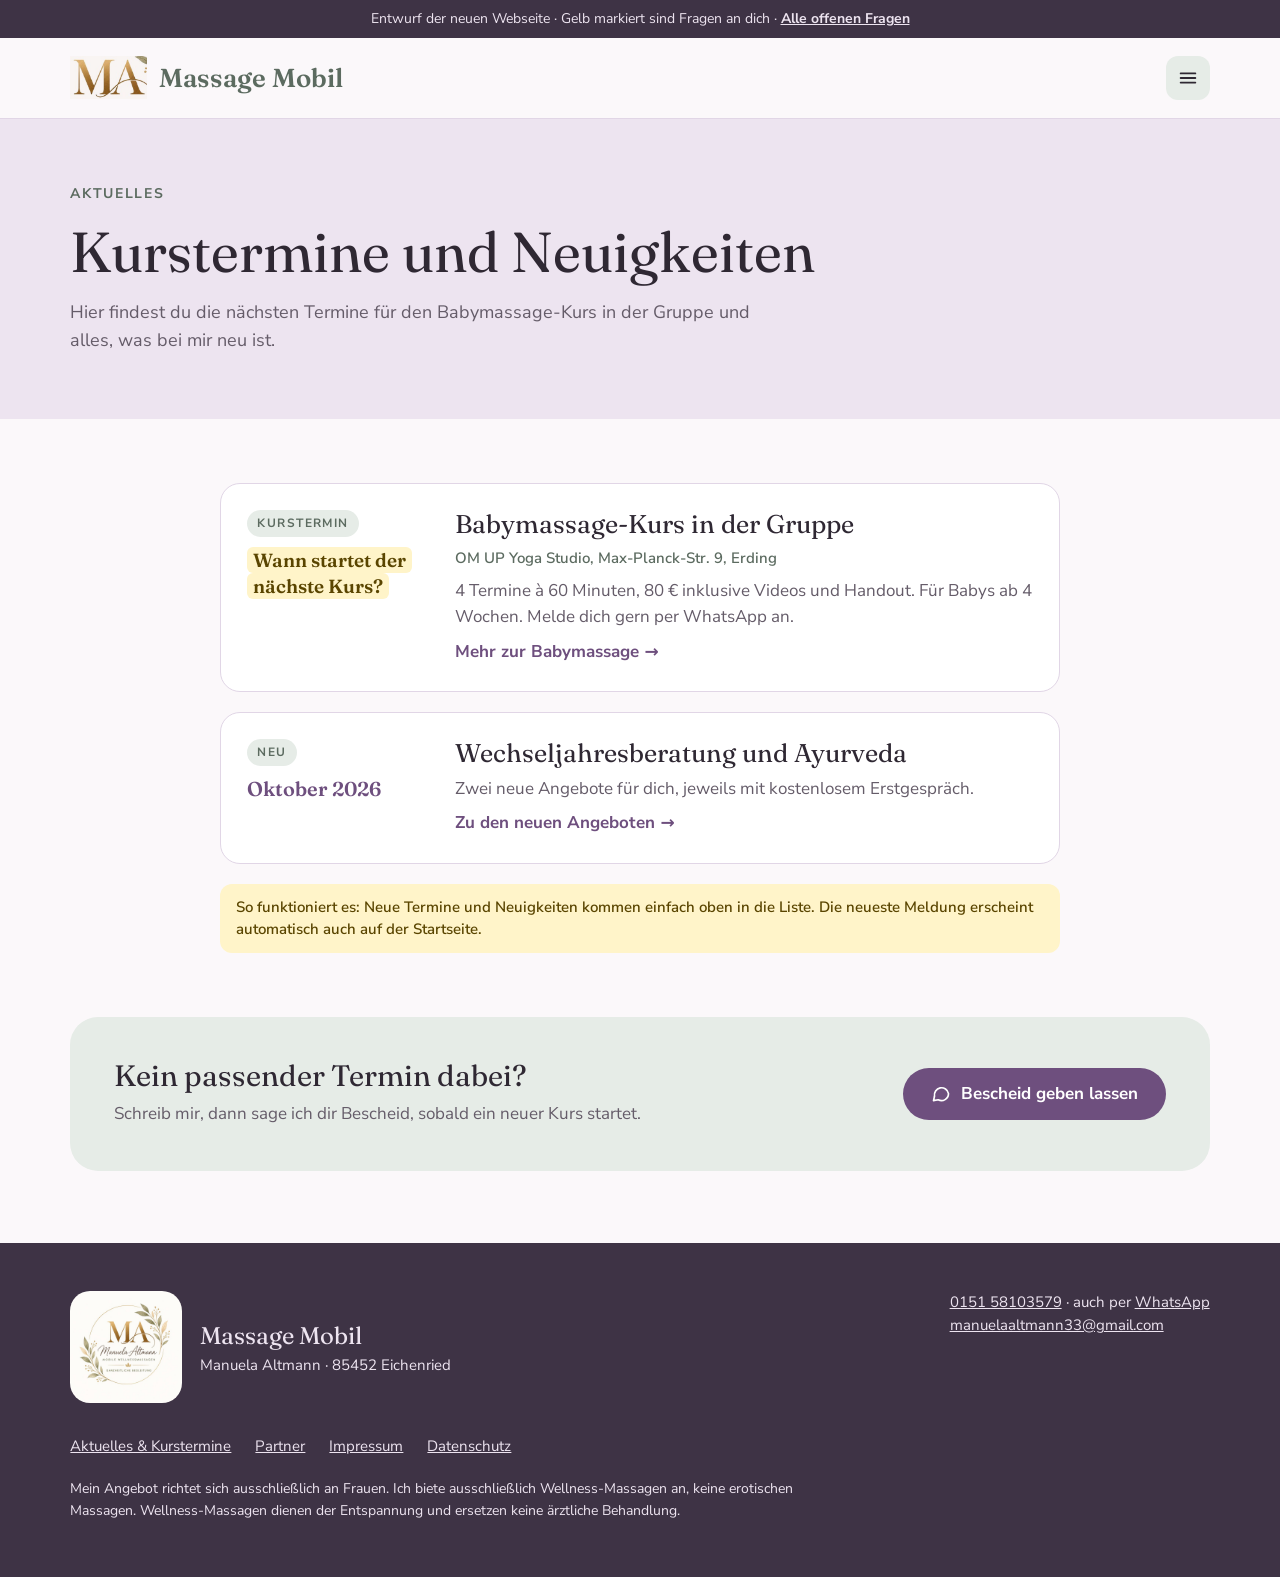
==== aktuelles.html @ c4330321 "Manuelas Änderungswünsche einarbeiten Neue Preise und Texte, neue Seiten Beratung, Aktuelles, Partne" ====
<!doctype html>
<html lang="de">
<head>
<meta charset="utf-8">
<meta name="viewport" content="width=device-width, initial-scale=1">
<meta name="robots" content="noindex, nofollow">
<title>Aktuelles und Kurstermine · Massage Mobil</title>
<meta name="description" content="Neue Kurstermine für Babymassage und Neuigkeiten von Massage Mobil, Manuela Altmann, Eichenried.">
<link rel="icon" href="bilder/logo-zeichen.jpg">
<link rel="preconnect" href="https://fonts.googleapis.com">
<link rel="preconnect" href="https://fonts.gstatic.com" crossorigin>
<link href="https://fonts.googleapis.com/css2?family=Fraunces:opsz,wght@9..144,400;9..144,600&family=Nunito+Sans:wght@400;600;700&display=swap" rel="stylesheet">
<link rel="stylesheet" href="style.css">
</head>
<body>
<div class="demo-bar">Entwurf der neuen Webseite · Gelb markiert sind Fragen an dich · <a href="fragen.html">Alle offenen Fragen</a></div>
<header class="site-header">
<div class="wrap">
<a class="logo" href="index.html"><img src="bilder/logo-zeichen.jpg" alt="" width="72" height="43"><span class="logo-txt"><b>Massage Mobil</b><span>Manuela Altmann · Mobile Wellnessmassagen</span></span></a>
<button class="menu-btn" type="button" aria-label="Menü öffnen" aria-expanded="false" aria-controls="nav"><svg width="22" height="22" viewBox="0 0 24 24" fill="none" stroke="currentColor" stroke-width="2" stroke-linecap="round" aria-hidden="true"><path d="M4 7h16M4 12h16M4 17h16"/></svg></button>
<nav class="nav" id="nav">
<a href="entspannung.html">Entspannung</a>
<a href="mama-baby.html">Mama &amp; Baby</a>
<a href="beratung.html">Beratung</a>
<a href="gutscheine.html">Gutscheine</a>
<a href="ueber-mich.html">Über mich</a>
<a href="kontakt.html">Kontakt</a>
<a href="fragen.html" class="nav-fragen">Offene Fragen</a>
<a class="btn btn-primary" href="kontakt.html">Termin anfragen</a>
</nav>
</div>
</header>
<main>

<section class="bg-soft"><div class="wrap section stack" style="gap:16px">
<div class="kicker">Aktuelles</div>
<h1>Kurstermine und Neuigkeiten</h1>
<p class="muted" style="font-size:18px;max-width:680px">Hier findest du die nächsten Termine für den Babymassage-Kurs in der Gruppe und alles, was bei mir neu ist.</p>
</div></section>
<section class="wrap section stack" style="gap:20px;max-width:980px">
<article class="news"><div class="news-date"><span class="news-tag">Kurstermin</span><b><span class="frage">Wann startet der nächste Kurs?</span></b></div><div class="stack" style="gap:8px;min-width:0"><h3>Babymassage-Kurs in der Gruppe</h3><p class="news-ort">OM UP Yoga Studio, Max-Planck-Str. 9, Erding</p><p class="muted">4 Termine à 60 Minuten, 80 € inklusive Videos und Handout. Für Babys ab 4 Wochen. Melde dich gern per WhatsApp an.</p><a class="more" href="mama-baby.html#baby">Mehr zur Babymassage →</a></div></article>
<article class="news"><div class="news-date"><span class="news-tag">Neu</span><b>Oktober 2026</b></div><div class="stack" style="gap:8px;min-width:0"><h3>Wechseljahresberatung und Ayurveda</h3><p class="muted">Zwei neue Angebote für dich, jeweils mit kostenlosem Erstgespräch.</p><a class="more" href="beratung.html">Zu den neuen Angeboten →</a></div></article>
<p class="hinweis">So funktioniert es: Neue Termine und Neuigkeiten kommen einfach oben in die Liste. Die neueste Meldung erscheint automatisch auch auf der Startseite.</p>
</section>
<section class="wrap" style="padding-bottom:72px"><div class="bg-soft2" style="border-radius:28px;padding:clamp(28px,3.4vw,48px);display:flex;justify-content:space-between;align-items:center;gap:32px;flex-wrap:wrap">
<div class="stack" style="gap:8px;min-width:0"><h3 style="font-size:clamp(24px,2.3vw,32px)">Kein passender Termin dabei?</h3><p class="muted">Schreib mir, dann sage ich dir Bescheid, sobald ein neuer Kurs startet.</p></div>
<a class="btn btn-primary" href="https://wa.me/4915158103579?text=Hallo%20Manuela%2C%20ich%20interessiere%20mich%20f%C3%BCr%20einen%20Massagetermin." target="_blank" rel="noopener"><svg viewBox="0 0 24 24" fill="none" stroke="currentColor" stroke-width="2" stroke-linecap="round" stroke-linejoin="round" aria-hidden="true"><path d="M21 11.5a8.4 8.4 0 0 1-12.4 7.4L3 20l1.2-5.3A8.4 8.4 0 1 1 21 11.5z"/></svg>Bescheid geben lassen</a>
</div></section>

</main>
<footer class="site-footer">
<div class="wrap">
<div class="top">
<div class="foot-brand"><img src="bilder/logo.jpg" alt="Logo Manuela Altmann, Mobile Wellnessmassagen" width="120" height="120"><div><div class="name">Massage Mobil</div><div>Manuela Altmann · 85452 Eichenried</div></div></div>
<div><div><a href="tel:+4915158103579">0151 58103579</a> · auch per <a href="https://wa.me/4915158103579?text=Hallo%20Manuela%2C%20ich%20interessiere%20mich%20f%C3%BCr%20einen%20Massagetermin." target="_blank" rel="noopener">WhatsApp</a></div><div><a href="mailto:manuelaaltmann33@gmail.com">manuelaaltmann33@gmail.com</a></div></div>
<div class="foot-links"><a href="aktuelles.html">Aktuelles &amp; Kurstermine</a><a href="partner.html">Partner</a><a href="impressum.html">Impressum</a><a href="datenschutz.html">Datenschutz</a></div>
</div>
<p class="legal">Mein Angebot richtet sich ausschließlich an Frauen. Ich biete ausschließlich Wellness-Massagen an, keine erotischen Massagen. Wellness-Massagen dienen der Entspannung und ersetzen keine ärztliche Behandlung.</p>
</div>
</footer>
<div class="mobile-bar"><a class="btn btn-primary" href="https://wa.me/4915158103579?text=Hallo%20Manuela%2C%20ich%20interessiere%20mich%20f%C3%BCr%20einen%20Massagetermin." target="_blank" rel="noopener"><svg viewBox="0 0 24 24" fill="none" stroke="currentColor" stroke-width="2" stroke-linecap="round" stroke-linejoin="round" aria-hidden="true"><path d="M21 11.5a8.4 8.4 0 0 1-12.4 7.4L3 20l1.2-5.3A8.4 8.4 0 1 1 21 11.5z"/></svg>WhatsApp</a><a class="btn btn-outline" href="tel:+4915158103579"><svg viewBox="0 0 24 24" fill="none" stroke="currentColor" stroke-width="2" stroke-linecap="round" stroke-linejoin="round" aria-hidden="true"><path d="M22 16.9v3a2 2 0 0 1-2.2 2 19.8 19.8 0 0 1-8.6-3.1 19.5 19.5 0 0 1-6-6A19.8 19.8 0 0 1 2.1 4.2 2 2 0 0 1 4.1 2h3a2 2 0 0 1 2 1.7c.1.9.4 1.8.7 2.7a2 2 0 0 1-.5 2.1L8 9.8a16 16 0 0 0 6 6l1.3-1.3a2 2 0 0 1 2.1-.5c.9.3 1.8.6 2.7.7a2 2 0 0 1 1.7 2z"/></svg>Anrufen</a></div>
<script>
const b=document.querySelector('.menu-btn'),n=document.getElementById('nav');
b.addEventListener('click',()=>{const o=n.classList.toggle('open');b.setAttribute('aria-expanded',o);b.setAttribute('aria-label',o?'Menü schließen':'Menü öffnen')});
</script>
</body>
</html>
---- style.css ----
:root{
  --bg:#FBF8FA; --soft:#EDE4F0; --soft2:#E6ECE7; --main:#5C6B60; --btn:#6E4F7E;
  --text:#2F2833; --muted:#655C69; --line:#E1D6E6; --dark:#3E3345; --onDark:#EDE4F0;
  --serif:'Fraunces',Georgia,serif; --sans:'Nunito Sans',system-ui,sans-serif;
  --pad:clamp(20px,5.5vw,80px);
}
*{box-sizing:border-box}
html{scroll-behavior:smooth}
body{margin:0;background:var(--bg);color:var(--text);font-family:var(--sans);font-size:17px;line-height:1.55;-webkit-font-smoothing:antialiased}
img{max-width:100%;display:block}
a{color:inherit}
a:hover{opacity:.85}
h1,h2,h3{font-family:var(--serif);font-weight:400;margin:0;line-height:1.12}
h1{font-size:clamp(34px,4.4vw,58px)}
h2{font-size:clamp(28px,3vw,42px)}
h3{font-size:clamp(22px,2vw,26px)}
p{margin:0}
.wrap{padding-left:var(--pad);padding-right:var(--pad);max-width:1440px;margin:0 auto}
.muted{color:var(--muted)}
.kicker{font-size:14px;font-weight:700;letter-spacing:.12em;text-transform:uppercase;color:var(--main)}
.lead{font-size:clamp(18px,1.6vw,21px);font-weight:600;color:var(--main);line-height:1.45}
.stack{display:flex;flex-direction:column;gap:20px}
.section{padding-top:clamp(40px,5vw,72px);padding-bottom:clamp(40px,5vw,72px)}
.bg-soft{background:var(--soft)} .bg-soft2{background:var(--soft2)}
.full{width:100%}
.center{text-align:center;align-items:center}

/* Demo-Hinweis */
.demo-bar{background:var(--dark);color:var(--onDark);font-size:14px;text-align:center;padding:8px 16px}

/* Frage an Manuela */
.frage{background:#FFF4C9;color:#5A4500;border-radius:6px;padding:1px 6px;font-weight:600;font-size:.95em;box-decoration-break:clone;-webkit-box-decoration-break:clone}

/* Knöpfe */
.btn{display:inline-flex;align-items:center;justify-content:center;gap:10px;min-height:52px;padding:0 26px;border-radius:999px;font-weight:700;font-size:17px;text-decoration:none;border:2px solid transparent;cursor:pointer}
.btn svg{width:20px;height:20px;flex-shrink:0}
.btn-primary{background:var(--btn);color:#fff}
.btn-outline{border-color:var(--main);color:var(--main)}
.btn-green{background:var(--main);color:#fff}
.btn-small{min-height:44px;font-size:15px;padding:0 20px}
.btns{display:flex;flex-wrap:wrap;gap:14px}
.more{font-weight:700;color:var(--btn);text-decoration:none}

/* Kopfzeile */
.site-header{position:sticky;top:0;z-index:20;background:var(--bg);border-bottom:1px solid var(--line)}
.site-header .wrap{display:flex;align-items:center;justify-content:space-between;gap:24px;min-height:80px}
.logo{display:flex;flex-direction:column;gap:2px;text-decoration:none}
.logo b{font-family:var(--serif);font-size:26px;font-weight:600;color:var(--main)}
.logo span{font-size:13px;color:var(--muted)}
.nav{display:flex;align-items:center;gap:28px;font-weight:600;font-size:16px}
.nav a{text-decoration:none}
.nav a[aria-current]{color:var(--btn);text-decoration:underline;text-underline-offset:8px;text-decoration-thickness:2px}
.nav .btn{min-height:46px;font-size:16px;padding:0 22px;text-decoration:none;color:#fff}
.menu-btn{display:none;width:44px;height:44px;border:0;border-radius:12px;background:var(--soft2);color:var(--text);align-items:center;justify-content:center;cursor:pointer}

/* Bilder mit Form */
.pic{width:100%;object-fit:cover;border-radius:28px}
.pic-leaf{border-radius:28px 28px 200px 28px}
.pic-leaf-l{border-radius:200px 28px 28px 28px}
.pic-arch{border-radius:240px 240px 28px 28px}
.pic-round{border-radius:999px}

/* Raster */
.grid-2{display:grid;grid-template-columns:repeat(2,minmax(0,1fr));gap:clamp(32px,5vw,72px);align-items:center}
.grid-3{display:grid;grid-template-columns:repeat(3,minmax(0,1fr));gap:24px}
.grid-4{display:grid;grid-template-columns:repeat(4,minmax(0,1fr));gap:28px}
.grid-5{display:grid;grid-template-columns:repeat(5,minmax(0,1fr));gap:20px}
.split{display:grid;grid-template-columns:4fr 8fr;gap:48px}

/* Karten */
.card{background:#fff;border:1px solid var(--line);border-radius:20px;padding:26px;display:flex;flex-direction:column;gap:12px}
.card-img{padding:0;overflow:hidden;text-decoration:none;color:var(--text)}
.card-img img{height:200px;width:100%;object-fit:cover}
.card-img .body{padding:26px;display:flex;flex-direction:column;gap:12px;flex-grow:1}
.card-img .row{display:flex;justify-content:space-between;align-items:center;margin-top:auto;padding-top:6px;font-weight:700}
.tile{border-radius:20px;padding:26px;background:var(--soft2);display:flex;gap:18px;align-items:flex-start}
.tile .ico{width:52px;height:52px;flex-shrink:0;border-radius:999px;background:var(--bg);color:var(--main);display:flex;align-items:center;justify-content:center}
.tile .ico svg{width:24px;height:24px}
.prices{border-top:1px solid var(--soft);padding-top:8px;display:flex;flex-direction:column;gap:6px}
.prices div{display:flex;justify-content:space-between;gap:12px}
.prices b{color:var(--main)}
.chips{display:flex;flex-wrap:wrap;gap:10px}
.chip{padding:8px 16px;border-radius:999px;background:var(--bg);font-weight:600;font-size:15px;text-decoration:none}
.chip-soft{background:var(--soft2)}
.step{display:flex;flex-direction:column;gap:12px}
.step-row{flex-direction:row;gap:18px;align-items:flex-start}
.num{width:52px;height:52px;flex-shrink:0;border-radius:999px;background:var(--main);color:#fff;display:flex;align-items:center;justify-content:center;font-family:var(--serif);font-size:22px}
.faq{display:grid;grid-template-columns:repeat(2,minmax(0,1fr));gap:8px 48px}
.faq div{padding:18px 0;border-top:1px solid var(--line);display:flex;flex-direction:column;gap:6px}
.faq b{font-size:18px}

/* Bewertungen */
.reviews-head{display:flex;justify-content:space-between;align-items:baseline;flex-wrap:wrap;gap:12px}
.stars{color:var(--btn);letter-spacing:2px}
.badge{padding:3px 10px;border-radius:999px;background:var(--bg);font-size:12px;font-weight:700;color:var(--muted)}
.review{margin:0;padding:26px;border-radius:20px;background:var(--bg);display:flex;flex-direction:column;gap:14px}
.review blockquote{margin:0;font-family:var(--serif);font-size:19px;line-height:1.45}
.review figcaption{font-size:15px;color:var(--muted)}

/* Zeitachse */
.timeline{list-style:none;margin:0;padding:0}
.timeline li{display:grid;grid-template-columns:110px 32px minmax(0,1fr);column-gap:20px}
.timeline .year{font-family:var(--serif);font-size:22px;font-weight:600;color:var(--btn);text-align:right;padding-top:2px}
.timeline .axis{display:flex;flex-direction:column;align-items:center}
.timeline .dot{width:16px;height:16px;margin-top:8px;border-radius:999px;background:var(--bg);box-shadow:0 0 0 4px var(--soft),0 0 0 6px var(--btn);flex-shrink:0}
.timeline li.aktuell .dot{background:var(--btn)}
/* geplante, noch nicht abgeschlossene Ausbildung */
.timeline li.geplant .dot{width:28px;height:28px;margin-top:2px;background:var(--soft);box-shadow:none;border:2px dashed var(--btn)}
.timeline li.geplant .axis::after{background:repeating-linear-gradient(to bottom,#C9B6D1 0 6px,transparent 6px 11px)}
.timeline li.geplant .year{opacity:.55}
.sr-only{position:absolute;width:1px;height:1px;overflow:hidden;clip:rect(0 0 0 0);white-space:nowrap}
.timeline .axis::after{content:"";width:2px;flex-grow:1;background:#C9B6D1}
.timeline li:last-child .axis::after{background:transparent}
.timeline .courses{padding-bottom:28px;display:flex;flex-direction:column;gap:6px;font-size:18px;font-weight:600}

/* Kontakt-Karten */
.contact{display:flex;flex-direction:column;gap:12px;padding:30px;border-radius:24px;background:#fff;border:1px solid var(--line);text-decoration:none;color:var(--text)}
.contact svg{width:32px;height:32px;stroke:var(--main)}
.contact .t{font-family:var(--serif);font-size:28px}
.contact.primary{background:var(--btn);border-color:var(--btn);color:#fff}
.contact.primary svg{stroke:#fff}

/* Fußzeile */
.site-footer{background:var(--dark);color:var(--onDark);padding:48px 0 56px;font-size:15px}
.site-footer .top{display:flex;justify-content:space-between;gap:32px;flex-wrap:wrap;margin-bottom:20px}
.site-footer .name{font-family:var(--serif);font-size:24px}
.site-footer .legal{font-size:14px;max-width:760px}
.site-footer .frage{font-size:14px}

/* Leiste am Handy */
.mobile-bar{display:none}

@media (max-width:1100px){
  .nav{gap:20px;font-size:15px}
}
@media (max-width:960px){
  .menu-btn{display:flex}
  .nav{display:none;position:absolute;left:0;right:0;top:100%;background:var(--bg);border-bottom:1px solid var(--line);flex-direction:column;align-items:stretch;gap:0;padding:8px var(--pad) 20px}
  .nav.open{display:flex}
  .nav a{padding:14px 0;border-bottom:1px solid var(--line);font-size:18px}
  .nav .btn{margin-top:14px;border-bottom:0}
  .logo span{display:none}
  .logo b{font-size:22px}
  .site-header .wrap{min-height:66px}
  .grid-2,.split{grid-template-columns:1fr}
  .grid-3{grid-template-columns:1fr}
  .grid-4{grid-template-columns:repeat(2,minmax(0,1fr))}
  .grid-5{grid-template-columns:repeat(2,minmax(0,1fr))}
  .faq{grid-template-columns:1fr}
  .hero-img{order:-1}
  .pic-leaf{border-radius:24px 24px 120px 24px}
  .pic-arch{border-radius:180px 180px 24px 24px}
  .mobile-bar{display:grid;grid-template-columns:1fr 1fr;gap:10px;position:fixed;left:0;right:0;bottom:0;z-index:30;padding:12px 16px calc(12px + env(safe-area-inset-bottom));background:var(--bg);border-top:1px solid var(--line);box-shadow:0 -6px 20px rgba(0,0,0,.06)}
  .mobile-bar .btn{min-height:50px;font-size:16px}
  body{padding-bottom:80px}
}
@media (max-width:560px){
  .grid-4,.grid-5{grid-template-columns:1fr}
  .timeline li{grid-template-columns:72px 28px minmax(0,1fr);column-gap:12px}
  .timeline .year{font-size:18px}
  .timeline .courses{font-size:16px}
  .btns .btn{width:100%}
}

/* Impressum und Datenschutz */
.legal-anchor{scroll-margin-top:80px}
.legal-anchor h2,.legal-card h2{scroll-margin-top:96px}
.legal-card{background:#fff;border:1px solid var(--line);border-radius:24px;padding:clamp(24px,3.5vw,48px);display:flex;flex-direction:column;gap:14px;min-width:0}
.legal-card p,.legal-card li{font-size:16px;line-height:1.7;color:var(--muted);overflow-wrap:anywhere}
.legal-card strong{color:var(--text)}
.legal-card.imp p:first-child{font-family:var(--serif);font-size:26px;line-height:1.25;color:var(--text)}
.legal-card.imp p:nth-child(2){font-weight:700;color:var(--text)}
.legal-card.imp p:nth-last-child(-n+2){font-size:14px;line-height:1.6;padding-top:14px;border-top:1px solid var(--soft)}
.legal-card.imp p:last-child{border-top:0;padding-top:0}
.legal-card h2{font-size:clamp(24px,2.2vw,30px);margin-top:28px;padding-top:28px;border-top:1px solid var(--line)}
.legal-card h2:first-of-type{margin-top:12px}
.legal-card h3{font-size:21px;color:var(--main);margin-top:10px}
.legal-card h4{font-family:var(--sans);font-size:13px;font-weight:700;letter-spacing:.12em;text-transform:uppercase;color:var(--main);margin:10px 0 0}
.legal-card ul{margin:0;padding-left:0;list-style:none;display:flex;flex-direction:column;gap:8px}
.legal-card li{position:relative;padding-left:22px}
.legal-card li::before{content:"";position:absolute;left:4px;top:.72em;width:7px;height:7px;border-radius:999px;background:var(--btn)}
.legal-card ul ul{margin-top:8px}
.legal-card ul ul li::before{background:transparent;box-shadow:inset 0 0 0 1.5px var(--btn)}
.legal-toc{display:flex;flex-direction:column;gap:14px;align-self:start;position:sticky;top:110px}
.legal-toc nav{display:flex;flex-direction:column;margin-top:8px;border-left:2px solid #C9D3CB}
.legal-toc nav a{padding:8px 0 8px 16px;text-decoration:none;font-weight:600;font-size:15px;color:var(--muted)}
.legal-toc nav a:hover{color:var(--btn)}
@media (max-width:960px){.legal-toc{position:static}}

/* ---------- Ergänzungen Oktober 2026 ---------- */
.demo-bar a{color:var(--onDark);font-weight:700}
.logo{flex-direction:row;align-items:center;gap:12px}
.logo img{height:43px;width:auto;mix-blend-mode:multiply}
.logo-txt{display:flex;flex-direction:column;gap:2px}
.foot-brand{display:flex;align-items:center;gap:18px}
.foot-brand img{width:112px;height:112px;border-radius:20px;background:#FBF9F5}
.nav a{white-space:nowrap}
.foot-links{display:flex;flex-wrap:wrap;gap:12px 24px}
.hinweis{background:#FFF4C9;color:#5A4500;border-radius:12px;padding:12px 16px;font-size:15px;font-weight:600;line-height:1.5}
.liste{margin:6px 0 0;padding-left:20px;display:flex;flex-direction:column;gap:4px}
.angebote .card-img img{height:180px}
.angebote .card-img .body{padding:22px}
.angebote .card-img .row{flex-wrap:wrap;gap:6px 12px}
.hinweise{gap:28px 48px;align-items:start}
.card a{color:var(--btn);font-weight:700}

/* Aktuelles */
.news{display:grid;grid-template-columns:180px minmax(0,1fr);gap:28px;padding:26px;border-radius:20px;background:#fff;border:1px solid var(--line)}
.news-date{display:flex;flex-direction:column;gap:10px;align-items:flex-start}
.news-date b{font-family:var(--serif);font-weight:600;font-size:20px;color:var(--btn);line-height:1.3}
.news-tag{font-size:12px;font-weight:700;letter-spacing:.12em;text-transform:uppercase;color:var(--main);background:var(--soft2);padding:4px 10px;border-radius:999px}
.news-ort{font-weight:600;color:var(--main);font-size:15px}

/* Beratung */
.fakten{display:flex;flex-direction:column;gap:14px;padding:22px;border-radius:20px;background:var(--bg);border:1px solid var(--line);margin-top:8px}
.fakten div{display:flex;flex-direction:column;gap:2px}
.fakten span{font-size:15px}
.prosa{gap:18px;max-width:680px;min-width:0}
.prosa p{font-size:18px;line-height:1.7;color:var(--muted)}
.prosa h3{font-size:22px;margin-top:6px}
.zitat{margin:0;font-family:var(--serif);font-size:clamp(24px,2.4vw,32px);color:var(--btn);line-height:1.3}
.haken{list-style:none;margin:0;padding:0;display:grid;grid-template-columns:repeat(2,minmax(0,1fr));gap:10px 24px}
.haken li{position:relative;padding-left:28px;font-size:16px;line-height:1.5}
.haken li::before{content:"";position:absolute;left:2px;top:.35em;width:14px;height:8px;border-left:2px solid var(--main);border-bottom:2px solid var(--main);transform:rotate(-45deg)}

/* Partner */
.partner{text-decoration:none;color:var(--text);gap:14px}
.partner h3{font-size:24px}
.partner-logo{width:72px;height:72px;border-radius:999px;background:var(--soft);color:var(--btn);display:flex;align-items:center;justify-content:center;font-family:var(--serif);font-size:24px;font-weight:600}
.partner-ort{font-size:14px;font-weight:600;color:var(--main)}

/* Unterlagen */
.doc{display:flex;align-items:center;gap:18px;padding:18px 20px;border-radius:18px;background:var(--bg)}
.doc .stack{flex:1}
.doc-ico{width:48px;height:56px;flex-shrink:0;border-radius:8px;border:2px solid var(--main);color:var(--main);font-size:12px;font-weight:700;display:flex;align-items:flex-end;justify-content:center;padding-bottom:8px}
.doc-btn{opacity:.5;cursor:not-allowed}

/* Offene Fragen */
.todo{margin:0;padding:0;list-style:none;counter-reset:todo;display:flex;flex-direction:column}
.todo li{counter-increment:todo;display:grid;grid-template-columns:40px minmax(0,1fr) auto;gap:16px;align-items:start;padding:16px 0;border-top:1px solid var(--line)}
.todo li::before{content:counter(todo);width:32px;height:32px;border-radius:999px;background:#FFF4C9;color:#5A4500;font-weight:700;display:flex;align-items:center;justify-content:center;font-size:15px}
.todo .more{white-space:nowrap;font-size:15px;padding-top:2px}

.logo{flex-shrink:0}
.logo-txt b,.logo-txt span{white-space:nowrap}
@media (max-width:1760px){ .logo-txt>span{display:none} .nav{gap:22px} }
@media (max-width:1440px){
  .menu-btn{display:flex}
  .nav{display:none;position:absolute;left:0;right:0;top:100%;background:var(--bg);border-bottom:1px solid var(--line);flex-direction:column;align-items:stretch;gap:0;padding:8px var(--pad) 20px}
  .nav.open{display:flex}
  .nav a{padding:14px 0;border-bottom:1px solid var(--line);font-size:18px}
  .nav .btn{margin-top:14px;border-bottom:0}
}
@media (max-width:1100px){ .angebote{grid-template-columns:repeat(2,minmax(0,1fr))} }
@media (max-width:960px){
  .logo img{height:36px}
  .hinweise{grid-template-columns:1fr}
}
@media (max-width:560px){
  .angebote{grid-template-columns:1fr}
  .news{grid-template-columns:1fr;gap:14px;padding:22px}
  .haken{grid-template-columns:1fr}
  .todo li{grid-template-columns:36px minmax(0,1fr)}
  .todo .more{grid-column:2}
  .doc{flex-wrap:wrap}
}

/* Fragen im Menü, PayPal, echte Bewertungen, Partner-Logos */
.nav a.nav-fragen{background:#FFF4C9;color:#5A4500;border-radius:999px;padding:6px 14px;font-weight:700}
.nav a.nav-fragen[aria-current="page"]{box-shadow:inset 0 0 0 2px #E8C95A}
.todo-info li::before{content:"i";background:var(--soft2);color:var(--main);font-family:var(--serif);font-style:italic}
.paypal{display:flex;justify-content:space-between;align-items:center;gap:24px;flex-wrap:wrap;padding:28px;border-radius:20px;background:var(--bg);border:1px solid var(--line)}
.paypal .stack{max-width:560px}
.btn-paypal{background:#FFC439;color:#1F2A44}
.review-top{display:flex;justify-content:space-between;align-items:center;gap:12px;flex-wrap:wrap}
.review-thema{font-size:13px;font-weight:700;letter-spacing:.06em;text-transform:uppercase;color:var(--main)}
.review-text{font-family:var(--serif);font-size:19px;line-height:1.45}
.partner-logo{background:#fff;border:1px solid var(--line);overflow:hidden;padding:8px}
.partner-logo img{width:100%;height:100%;object-fit:contain}
@media (max-width:1440px){ .nav a.nav-fragen{border-radius:12px;padding:14px 14px;margin-top:8px;border-bottom:0} }
@media (min-width:1441px){ .nav{gap:22px} }
@media (min-width:1441px) and (max-width:1760px){ .nav{gap:18px} }
.dl-link{display:inline-flex;align-items:center;gap:6px;margin-top:6px;font-weight:700;color:var(--btn);text-decoration:underline;text-underline-offset:3px}
.dl-link::before{content:"↓";text-decoration:none}
.inline-link{color:var(--btn);font-weight:700;text-decoration:underline;text-underline-offset:3px}
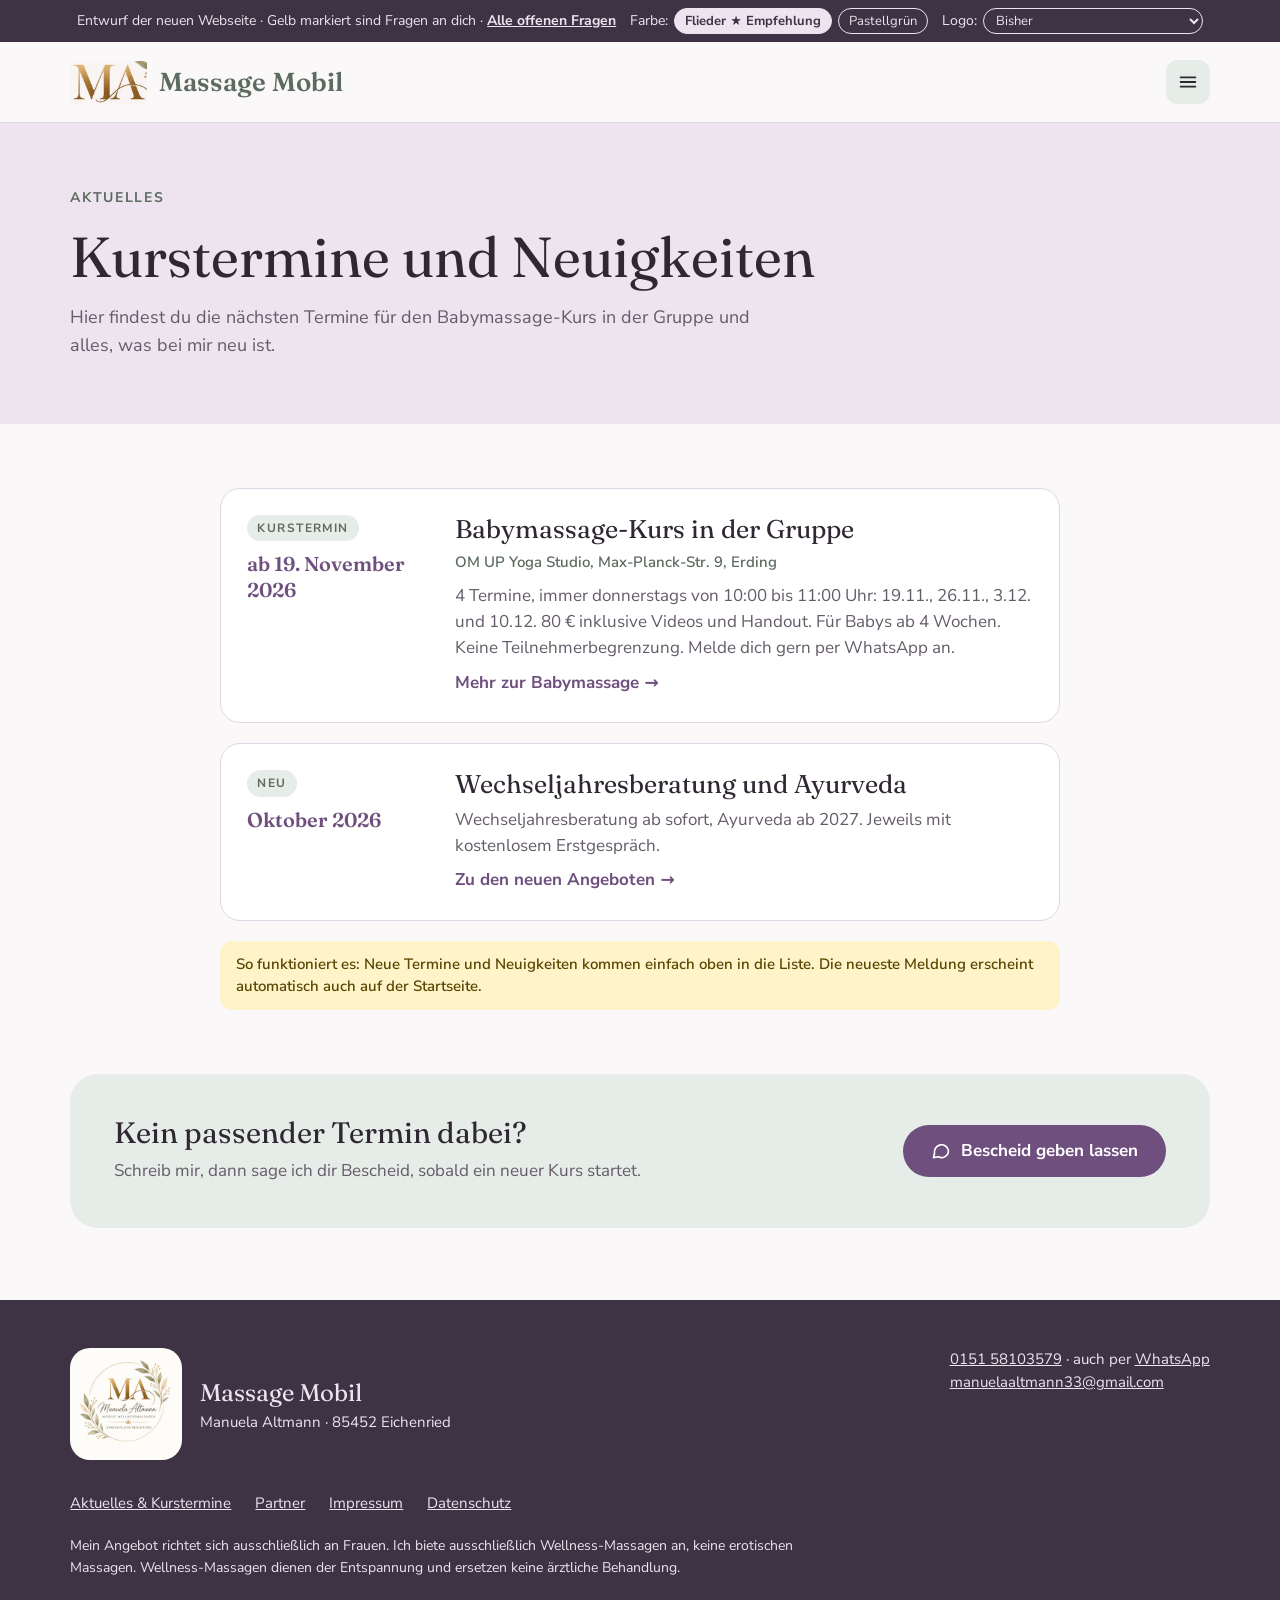
==== commit dab91bb6: "Manuelas zweites Feedback einarbeiten Name Massage Mobil, Farbumschalter Flieder/Pastellgrün, Logo-E" ====
--- a/aktuelles.html
+++ b/aktuelles.html
@@ -9,20 +9,63 @@
 <link rel="icon" href="bilder/logo-zeichen.jpg">
 <link rel="preconnect" href="https://fonts.googleapis.com">
 <link rel="preconnect" href="https://fonts.gstatic.com" crossorigin>
-<link href="https://fonts.googleapis.com/css2?family=Fraunces:opsz,wght@9..144,400;9..144,600&family=Nunito+Sans:wght@400;600;700&display=swap" rel="stylesheet">
+<link href="https://fonts.googleapis.com/css2?family=Cormorant+Garamond:wght@500;600&family=Fraunces:opsz,wght@9..144,400;9..144,600&family=Nunito+Sans:wght@400;600;700&family=Parisienne&display=swap" rel="stylesheet">
 <link rel="stylesheet" href="style.css">
+<script>try{var q=new URLSearchParams(location.search),f=q.get('farbe')||localStorage.getItem('farbe'),l=q.get('logo')||localStorage.getItem('logo');if(f==='gruen')document.documentElement.dataset.farbe='gruen';if(l&&l!=='bisher')document.documentElement.dataset.logo=l}catch(e){}</script>
+<style>.logo-mark{display:none;line-height:0}.logo-mark svg,.logo-mark img{display:block}html:not([data-logo]) .logo-mark[data-logo="bisher"],html[data-logo="ma-pastell"] .logo-mark[data-logo="ma-pastell"],html[data-logo="kreis"] .logo-mark[data-logo="kreis"],html[data-logo="blatt"] .logo-mark[data-logo="blatt"],html[data-logo="schwung"] .logo-mark[data-logo="schwung"],html[data-logo="geborgen"] .logo-mark[data-logo="geborgen"],html[data-logo="stempel"] .logo-mark[data-logo="stempel"]{display:inline-block}.lm-gruen{display:none!important}html[data-farbe="gruen"] .lm-gruen{display:block!important}html[data-farbe="gruen"] .lm-flieder{display:none!important}</style>
 </head>
 <body>
-<div class="demo-bar">Entwurf der neuen Webseite · Gelb markiert sind Fragen an dich · <a href="fragen.html">Alle offenen Fragen</a></div>
+<div class="demo-bar">Entwurf der neuen Webseite · Gelb markiert sind Fragen an dich · <a href="fragen.html">Alle offenen Fragen</a><span class="farb-wahl" role="group" aria-label="Farbe ausprobieren">Farbe: <button type="button" data-f="flieder">Flieder ★ Empfehlung</button><button type="button" data-f="gruen">Pastellgrün</button></span><label class="logo-wahl">Logo: <select><option value="bisher">Bisher</option><option value="ma-pastell">Entwurf 1: Bisheriges MA (Pastell)</option><option value="kreis">Entwurf 2: Kreis mit Zweig</option><option value="blatt">Entwurf 3: Blatt</option><option value="schwung">Entwurf 4: Schwungvolles A</option><option value="geborgen">Entwurf 5: Geborgen</option><option value="stempel">Entwurf 6: Rundes Siegel</option></select></label></div>
 <header class="site-header">
 <div class="wrap">
-<a class="logo" href="index.html"><img src="bilder/logo-zeichen.jpg" alt="" width="72" height="43"><span class="logo-txt"><b>Massage Mobil</b><span>Manuela Altmann · Mobile Wellnessmassagen</span></span></a>
+<a class="logo" href="index.html"><span class="logo-mark" data-logo="bisher"><img src="bilder/logo-zeichen.jpg" alt="" width="72" height="43"></span><span class="logo-mark" data-logo="ma-pastell"><img class="lm-flieder" src="bilder/logo-ma-flieder.png" alt="" height="36" width="76"><img class="lm-gruen" src="bilder/logo-ma-gruen.png" alt="" height="36" width="76"></span><span class="logo-mark" data-logo="kreis"><svg class="lm-flieder" viewBox="0 0 160 160" width="58" height="58" aria-hidden="true">
+      <circle cx="80" cy="78" r="66" fill="#EDE4F0" stroke="#5E4A6B" stroke-width="1.3"/>
+      <text x="80" y="96" text-anchor="middle" font-family="'Cormorant Garamond', Georgia, serif" font-weight="500" font-size="54" fill="#5E4A6B" letter-spacing="1">MA</text>
+      <path d="M96,138 C112,132 124,120 130,104" fill="none" stroke="#5E4A6B" stroke-width="1.1"/>
+      <path d="M0,0 C5,-7 15,-7 20,0 C15,7 5,7 0,0Z" transform="translate(104,134) rotate(-40) scale(0.75)" fill="#C6B1D3"/><path d="M0,0 C5,-7 15,-7 20,0 C15,7 5,7 0,0Z" transform="translate(116,124) rotate(-60) scale(0.8)" fill="#C6B1D3"/><path d="M0,0 C5,-7 15,-7 20,0 C15,7 5,7 0,0Z" transform="translate(125,112) rotate(-78) scale(0.7)" fill="#C6B1D3"/>
+      <path d="M0,0 C5,-7 15,-7 20,0 C15,7 5,7 0,0Z" transform="translate(108,132) rotate(30) scale(0.6)" fill="#C6B1D3"/><path d="M0,0 C5,-7 15,-7 20,0 C15,7 5,7 0,0Z" transform="translate(121,121) rotate(10) scale(0.6)" fill="#C6B1D3"/></svg><svg class="lm-gruen" viewBox="0 0 160 160" width="58" height="58" aria-hidden="true">
+      <circle cx="80" cy="78" r="66" fill="#DDEBDF" stroke="#4E6B56" stroke-width="1.3"/>
+      <text x="80" y="96" text-anchor="middle" font-family="'Cormorant Garamond', Georgia, serif" font-weight="500" font-size="54" fill="#4E6B56" letter-spacing="1">MA</text>
+      <path d="M96,138 C112,132 124,120 130,104" fill="none" stroke="#4E6B56" stroke-width="1.1"/>
+      <path d="M0,0 C5,-7 15,-7 20,0 C15,7 5,7 0,0Z" transform="translate(104,134) rotate(-40) scale(0.75)" fill="#A8C9AF"/><path d="M0,0 C5,-7 15,-7 20,0 C15,7 5,7 0,0Z" transform="translate(116,124) rotate(-60) scale(0.8)" fill="#A8C9AF"/><path d="M0,0 C5,-7 15,-7 20,0 C15,7 5,7 0,0Z" transform="translate(125,112) rotate(-78) scale(0.7)" fill="#A8C9AF"/>
+      <path d="M0,0 C5,-7 15,-7 20,0 C15,7 5,7 0,0Z" transform="translate(108,132) rotate(30) scale(0.6)" fill="#A8C9AF"/><path d="M0,0 C5,-7 15,-7 20,0 C15,7 5,7 0,0Z" transform="translate(121,121) rotate(10) scale(0.6)" fill="#A8C9AF"/></svg></span><span class="logo-mark" data-logo="blatt"><svg class="lm-flieder" viewBox="0 0 160 160" width="58" height="58" aria-hidden="true">
+      <path d="M26,136 C24,70 70,26 138,24 C140,92 96,136 26,136Z" fill="#C6B1D3"/>
+      <path d="M30,132 C62,100 96,66 132,30" fill="none" stroke="#EDE4F0" stroke-width="1.2" opacity=".9"/>
+      <text x="84" y="98" text-anchor="middle" font-family="'Cormorant Garamond', Georgia, serif" font-weight="600" font-size="40" fill="#5E4A6B" letter-spacing="1">MA</text></svg><svg class="lm-gruen" viewBox="0 0 160 160" width="58" height="58" aria-hidden="true">
+      <path d="M26,136 C24,70 70,26 138,24 C140,92 96,136 26,136Z" fill="#A8C9AF"/>
+      <path d="M30,132 C62,100 96,66 132,30" fill="none" stroke="#DDEBDF" stroke-width="1.2" opacity=".9"/>
+      <text x="84" y="98" text-anchor="middle" font-family="'Cormorant Garamond', Georgia, serif" font-weight="600" font-size="40" fill="#4E6B56" letter-spacing="1">MA</text></svg></span><span class="logo-mark" data-logo="schwung"><svg class="lm-flieder" viewBox="0 0 160 160" width="58" height="58" aria-hidden="true">
+      <circle cx="80" cy="80" r="70" fill="#EDE4F0"/>
+      <text x="64" y="108" text-anchor="middle" font-family="'Cormorant Garamond', Georgia, serif" font-weight="500" font-size="80" fill="#5E4A6B">M</text>
+      <text x="102" y="110" text-anchor="middle" font-family="'Parisienne', 'Brush Script MT', cursive" font-size="78" fill="#C6B1D3" opacity=".95">A</text></svg><svg class="lm-gruen" viewBox="0 0 160 160" width="58" height="58" aria-hidden="true">
+      <circle cx="80" cy="80" r="70" fill="#DDEBDF"/>
+      <text x="64" y="108" text-anchor="middle" font-family="'Cormorant Garamond', Georgia, serif" font-weight="500" font-size="80" fill="#4E6B56">M</text>
+      <text x="102" y="110" text-anchor="middle" font-family="'Parisienne', 'Brush Script MT', cursive" font-size="78" fill="#A8C9AF" opacity=".95">A</text></svg></span><span class="logo-mark" data-logo="geborgen"><svg class="lm-flieder" viewBox="0 0 160 160" width="58" height="58" aria-hidden="true">
+      <circle cx="74" cy="80" r="60" fill="#EDE4F0" stroke="#5E4A6B" stroke-width="1.3"/>
+      <circle cx="112" cy="106" r="30" fill="#C6B1D3" opacity=".85"/>
+      <text x="66" y="92" text-anchor="middle" font-family="'Cormorant Garamond', Georgia, serif" font-weight="500" font-size="40" fill="#5E4A6B" letter-spacing="1">MA</text></svg><svg class="lm-gruen" viewBox="0 0 160 160" width="58" height="58" aria-hidden="true">
+      <circle cx="74" cy="80" r="60" fill="#DDEBDF" stroke="#4E6B56" stroke-width="1.3"/>
+      <circle cx="112" cy="106" r="30" fill="#A8C9AF" opacity=".85"/>
+      <text x="66" y="92" text-anchor="middle" font-family="'Cormorant Garamond', Georgia, serif" font-weight="500" font-size="40" fill="#4E6B56" letter-spacing="1">MA</text></svg></span><span class="logo-mark" data-logo="stempel"><svg class="lm-flieder" viewBox="0 0 160 160" width="58" height="58" aria-hidden="true">
+      <defs><path id="ring-l149" d="M80,80 m-58,0 a58,58 0 1,1 116,0 a58,58 0 1,1 -116,0"/></defs>
+      <circle cx="80" cy="80" r="74" fill="none" stroke="#5E4A6B" stroke-width="1.3"/>
+      <circle cx="80" cy="80" r="44" fill="#EDE4F0"/>
+      <text font-family="'Nunito Sans', Arial, sans-serif" font-size="10.5" font-weight="600" fill="#5E4A6B" letter-spacing="2.2">
+        <textPath href="#ring-l149" startOffset="0" textLength="358" lengthAdjust="spacing">MASSAGE MOBIL · MOOSINNING UND UMGEBUNG ·</textPath></text>
+      <text x="80" y="92" text-anchor="middle" font-family="'Cormorant Garamond', Georgia, serif" font-weight="500" font-size="34" fill="#5E4A6B" letter-spacing="1">MA</text></svg><svg class="lm-gruen" viewBox="0 0 160 160" width="58" height="58" aria-hidden="true">
+      <defs><path id="ring-l150" d="M80,80 m-58,0 a58,58 0 1,1 116,0 a58,58 0 1,1 -116,0"/></defs>
+      <circle cx="80" cy="80" r="74" fill="none" stroke="#4E6B56" stroke-width="1.3"/>
+      <circle cx="80" cy="80" r="44" fill="#DDEBDF"/>
+      <text font-family="'Nunito Sans', Arial, sans-serif" font-size="10.5" font-weight="600" fill="#4E6B56" letter-spacing="2.2">
+        <textPath href="#ring-l150" startOffset="0" textLength="358" lengthAdjust="spacing">MASSAGE MOBIL · MOOSINNING UND UMGEBUNG ·</textPath></text>
+      <text x="80" y="92" text-anchor="middle" font-family="'Cormorant Garamond', Georgia, serif" font-weight="500" font-size="34" fill="#4E6B56" letter-spacing="1">MA</text></svg></span><span class="logo-txt"><b>Massage Mobil</b><span>Manuela Altmann · Mobile Massage für Frauen</span></span></a>
 <button class="menu-btn" type="button" aria-label="Menü öffnen" aria-expanded="false" aria-controls="nav"><svg width="22" height="22" viewBox="0 0 24 24" fill="none" stroke="currentColor" stroke-width="2" stroke-linecap="round" aria-hidden="true"><path d="M4 7h16M4 12h16M4 17h16"/></svg></button>
 <nav class="nav" id="nav">
 <a href="entspannung.html">Entspannung</a>
 <a href="mama-baby.html">Mama &amp; Baby</a>
 <a href="beratung.html">Beratung</a>
 <a href="gutscheine.html">Gutscheine</a>
+<a href="aktuelles.html" aria-current="page">Aktuelles</a>
 <a href="ueber-mich.html">Über mich</a>
 <a href="kontakt.html">Kontakt</a>
 <a href="fragen.html" class="nav-fragen">Offene Fragen</a>
@@ -38,8 +81,8 @@
 <p class="muted" style="font-size:18px;max-width:680px">Hier findest du die nächsten Termine für den Babymassage-Kurs in der Gruppe und alles, was bei mir neu ist.</p>
 </div></section>
 <section class="wrap section stack" style="gap:20px;max-width:980px">
-<article class="news"><div class="news-date"><span class="news-tag">Kurstermin</span><b><span class="frage">Wann startet der nächste Kurs?</span></b></div><div class="stack" style="gap:8px;min-width:0"><h3>Babymassage-Kurs in der Gruppe</h3><p class="news-ort">OM UP Yoga Studio, Max-Planck-Str. 9, Erding</p><p class="muted">4 Termine à 60 Minuten, 80 € inklusive Videos und Handout. Für Babys ab 4 Wochen. Melde dich gern per WhatsApp an.</p><a class="more" href="mama-baby.html#baby">Mehr zur Babymassage →</a></div></article>
-<article class="news"><div class="news-date"><span class="news-tag">Neu</span><b>Oktober 2026</b></div><div class="stack" style="gap:8px;min-width:0"><h3>Wechseljahresberatung und Ayurveda</h3><p class="muted">Zwei neue Angebote für dich, jeweils mit kostenlosem Erstgespräch.</p><a class="more" href="beratung.html">Zu den neuen Angeboten →</a></div></article>
+<article class="news"><div class="news-date"><span class="news-tag">Kurstermin</span><b>ab 19. November 2026</b></div><div class="stack" style="gap:8px;min-width:0"><h3>Babymassage-Kurs in der Gruppe</h3><p class="news-ort">OM UP Yoga Studio, Max-Planck-Str. 9, Erding</p><p class="muted">4 Termine, immer donnerstags von 10:00 bis 11:00 Uhr: 19.11., 26.11., 3.12. und 10.12. 80 € inklusive Videos und Handout. Für Babys ab 4 Wochen. Keine Teilnehmerbegrenzung. Melde dich gern per WhatsApp an.</p><a class="more" href="mama-baby.html#baby">Mehr zur Babymassage →</a></div></article>
+<article class="news"><div class="news-date"><span class="news-tag">Neu</span><b>Oktober 2026</b></div><div class="stack" style="gap:8px;min-width:0"><h3>Wechseljahresberatung und Ayurveda</h3><p class="muted">Wechseljahresberatung ab sofort, Ayurveda ab 2027. Jeweils mit kostenlosem Erstgespräch.</p><a class="more" href="beratung.html">Zu den neuen Angeboten →</a></div></article>
 <p class="hinweis">So funktioniert es: Neue Termine und Neuigkeiten kommen einfach oben in die Liste. Die neueste Meldung erscheint automatisch auch auf der Startseite.</p>
 </section>
 <section class="wrap" style="padding-bottom:72px"><div class="bg-soft2" style="border-radius:28px;padding:clamp(28px,3.4vw,48px);display:flex;justify-content:space-between;align-items:center;gap:32px;flex-wrap:wrap">
@@ -51,7 +94,47 @@
 <footer class="site-footer">
 <div class="wrap">
 <div class="top">
-<div class="foot-brand"><img src="bilder/logo.jpg" alt="Logo Manuela Altmann, Mobile Wellnessmassagen" width="120" height="120"><div><div class="name">Massage Mobil</div><div>Manuela Altmann · 85452 Eichenried</div></div></div>
+<div class="foot-brand"><span class="logo-mark" data-logo="bisher"><img src="bilder/logo.jpg" alt="Logo Massage Mobil, Manuela Altmann" width="120" height="120"></span><span class="logo-mark foot-mark" data-logo="ma-pastell"><img class="lm-flieder" src="bilder/logo-ma-flieder.png" alt="" height="69" width="146"><img class="lm-gruen" src="bilder/logo-ma-gruen.png" alt="" height="69" width="146"></span><span class="logo-mark foot-mark" data-logo="kreis"><svg class="lm-flieder" viewBox="0 0 160 160" width="112" height="112" aria-hidden="true">
+      <circle cx="80" cy="78" r="66" fill="#EDE4F0" stroke="#5E4A6B" stroke-width="1.3"/>
+      <text x="80" y="96" text-anchor="middle" font-family="'Cormorant Garamond', Georgia, serif" font-weight="500" font-size="54" fill="#5E4A6B" letter-spacing="1">MA</text>
+      <path d="M96,138 C112,132 124,120 130,104" fill="none" stroke="#5E4A6B" stroke-width="1.1"/>
+      <path d="M0,0 C5,-7 15,-7 20,0 C15,7 5,7 0,0Z" transform="translate(104,134) rotate(-40) scale(0.75)" fill="#C6B1D3"/><path d="M0,0 C5,-7 15,-7 20,0 C15,7 5,7 0,0Z" transform="translate(116,124) rotate(-60) scale(0.8)" fill="#C6B1D3"/><path d="M0,0 C5,-7 15,-7 20,0 C15,7 5,7 0,0Z" transform="translate(125,112) rotate(-78) scale(0.7)" fill="#C6B1D3"/>
+      <path d="M0,0 C5,-7 15,-7 20,0 C15,7 5,7 0,0Z" transform="translate(108,132) rotate(30) scale(0.6)" fill="#C6B1D3"/><path d="M0,0 C5,-7 15,-7 20,0 C15,7 5,7 0,0Z" transform="translate(121,121) rotate(10) scale(0.6)" fill="#C6B1D3"/></svg><svg class="lm-gruen" viewBox="0 0 160 160" width="112" height="112" aria-hidden="true">
+      <circle cx="80" cy="78" r="66" fill="#DDEBDF" stroke="#4E6B56" stroke-width="1.3"/>
+      <text x="80" y="96" text-anchor="middle" font-family="'Cormorant Garamond', Georgia, serif" font-weight="500" font-size="54" fill="#4E6B56" letter-spacing="1">MA</text>
+      <path d="M96,138 C112,132 124,120 130,104" fill="none" stroke="#4E6B56" stroke-width="1.1"/>
+      <path d="M0,0 C5,-7 15,-7 20,0 C15,7 5,7 0,0Z" transform="translate(104,134) rotate(-40) scale(0.75)" fill="#A8C9AF"/><path d="M0,0 C5,-7 15,-7 20,0 C15,7 5,7 0,0Z" transform="translate(116,124) rotate(-60) scale(0.8)" fill="#A8C9AF"/><path d="M0,0 C5,-7 15,-7 20,0 C15,7 5,7 0,0Z" transform="translate(125,112) rotate(-78) scale(0.7)" fill="#A8C9AF"/>
+      <path d="M0,0 C5,-7 15,-7 20,0 C15,7 5,7 0,0Z" transform="translate(108,132) rotate(30) scale(0.6)" fill="#A8C9AF"/><path d="M0,0 C5,-7 15,-7 20,0 C15,7 5,7 0,0Z" transform="translate(121,121) rotate(10) scale(0.6)" fill="#A8C9AF"/></svg></span><span class="logo-mark foot-mark" data-logo="blatt"><svg class="lm-flieder" viewBox="0 0 160 160" width="112" height="112" aria-hidden="true">
+      <path d="M26,136 C24,70 70,26 138,24 C140,92 96,136 26,136Z" fill="#C6B1D3"/>
+      <path d="M30,132 C62,100 96,66 132,30" fill="none" stroke="#EDE4F0" stroke-width="1.2" opacity=".9"/>
+      <text x="84" y="98" text-anchor="middle" font-family="'Cormorant Garamond', Georgia, serif" font-weight="600" font-size="40" fill="#5E4A6B" letter-spacing="1">MA</text></svg><svg class="lm-gruen" viewBox="0 0 160 160" width="112" height="112" aria-hidden="true">
+      <path d="M26,136 C24,70 70,26 138,24 C140,92 96,136 26,136Z" fill="#A8C9AF"/>
+      <path d="M30,132 C62,100 96,66 132,30" fill="none" stroke="#DDEBDF" stroke-width="1.2" opacity=".9"/>
+      <text x="84" y="98" text-anchor="middle" font-family="'Cormorant Garamond', Georgia, serif" font-weight="600" font-size="40" fill="#4E6B56" letter-spacing="1">MA</text></svg></span><span class="logo-mark foot-mark" data-logo="schwung"><svg class="lm-flieder" viewBox="0 0 160 160" width="112" height="112" aria-hidden="true">
+      <circle cx="80" cy="80" r="70" fill="#EDE4F0"/>
+      <text x="64" y="108" text-anchor="middle" font-family="'Cormorant Garamond', Georgia, serif" font-weight="500" font-size="80" fill="#5E4A6B">M</text>
+      <text x="102" y="110" text-anchor="middle" font-family="'Parisienne', 'Brush Script MT', cursive" font-size="78" fill="#C6B1D3" opacity=".95">A</text></svg><svg class="lm-gruen" viewBox="0 0 160 160" width="112" height="112" aria-hidden="true">
+      <circle cx="80" cy="80" r="70" fill="#DDEBDF"/>
+      <text x="64" y="108" text-anchor="middle" font-family="'Cormorant Garamond', Georgia, serif" font-weight="500" font-size="80" fill="#4E6B56">M</text>
+      <text x="102" y="110" text-anchor="middle" font-family="'Parisienne', 'Brush Script MT', cursive" font-size="78" fill="#A8C9AF" opacity=".95">A</text></svg></span><span class="logo-mark foot-mark" data-logo="geborgen"><svg class="lm-flieder" viewBox="0 0 160 160" width="112" height="112" aria-hidden="true">
+      <circle cx="74" cy="80" r="60" fill="#EDE4F0" stroke="#5E4A6B" stroke-width="1.3"/>
+      <circle cx="112" cy="106" r="30" fill="#C6B1D3" opacity=".85"/>
+      <text x="66" y="92" text-anchor="middle" font-family="'Cormorant Garamond', Georgia, serif" font-weight="500" font-size="40" fill="#5E4A6B" letter-spacing="1">MA</text></svg><svg class="lm-gruen" viewBox="0 0 160 160" width="112" height="112" aria-hidden="true">
+      <circle cx="74" cy="80" r="60" fill="#DDEBDF" stroke="#4E6B56" stroke-width="1.3"/>
+      <circle cx="112" cy="106" r="30" fill="#A8C9AF" opacity=".85"/>
+      <text x="66" y="92" text-anchor="middle" font-family="'Cormorant Garamond', Georgia, serif" font-weight="500" font-size="40" fill="#4E6B56" letter-spacing="1">MA</text></svg></span><span class="logo-mark foot-mark" data-logo="stempel"><svg class="lm-flieder" viewBox="0 0 160 160" width="112" height="112" aria-hidden="true">
+      <defs><path id="ring-l159" d="M80,80 m-58,0 a58,58 0 1,1 116,0 a58,58 0 1,1 -116,0"/></defs>
+      <circle cx="80" cy="80" r="74" fill="none" stroke="#5E4A6B" stroke-width="1.3"/>
+      <circle cx="80" cy="80" r="44" fill="#EDE4F0"/>
+      <text font-family="'Nunito Sans', Arial, sans-serif" font-size="10.5" font-weight="600" fill="#5E4A6B" letter-spacing="2.2">
+        <textPath href="#ring-l159" startOffset="0" textLength="358" lengthAdjust="spacing">MASSAGE MOBIL · MOOSINNING UND UMGEBUNG ·</textPath></text>
+      <text x="80" y="92" text-anchor="middle" font-family="'Cormorant Garamond', Georgia, serif" font-weight="500" font-size="34" fill="#5E4A6B" letter-spacing="1">MA</text></svg><svg class="lm-gruen" viewBox="0 0 160 160" width="112" height="112" aria-hidden="true">
+      <defs><path id="ring-l160" d="M80,80 m-58,0 a58,58 0 1,1 116,0 a58,58 0 1,1 -116,0"/></defs>
+      <circle cx="80" cy="80" r="74" fill="none" stroke="#4E6B56" stroke-width="1.3"/>
+      <circle cx="80" cy="80" r="44" fill="#DDEBDF"/>
+      <text font-family="'Nunito Sans', Arial, sans-serif" font-size="10.5" font-weight="600" fill="#4E6B56" letter-spacing="2.2">
+        <textPath href="#ring-l160" startOffset="0" textLength="358" lengthAdjust="spacing">MASSAGE MOBIL · MOOSINNING UND UMGEBUNG ·</textPath></text>
+      <text x="80" y="92" text-anchor="middle" font-family="'Cormorant Garamond', Georgia, serif" font-weight="500" font-size="34" fill="#4E6B56" letter-spacing="1">MA</text></svg></span><div><div class="name">Massage Mobil</div><div>Manuela Altmann · 85452 Eichenried</div></div></div>
 <div><div><a href="tel:+4915158103579">0151 58103579</a> · auch per <a href="https://wa.me/4915158103579?text=Hallo%20Manuela%2C%20ich%20interessiere%20mich%20f%C3%BCr%20einen%20Massagetermin." target="_blank" rel="noopener">WhatsApp</a></div><div><a href="mailto:manuelaaltmann33@gmail.com">manuelaaltmann33@gmail.com</a></div></div>
 <div class="foot-links"><a href="aktuelles.html">Aktuelles &amp; Kurstermine</a><a href="partner.html">Partner</a><a href="impressum.html">Impressum</a><a href="datenschutz.html">Datenschutz</a></div>
 </div>
@@ -60,8 +143,11 @@
 </footer>
 <div class="mobile-bar"><a class="btn btn-primary" href="https://wa.me/4915158103579?text=Hallo%20Manuela%2C%20ich%20interessiere%20mich%20f%C3%BCr%20einen%20Massagetermin." target="_blank" rel="noopener"><svg viewBox="0 0 24 24" fill="none" stroke="currentColor" stroke-width="2" stroke-linecap="round" stroke-linejoin="round" aria-hidden="true"><path d="M21 11.5a8.4 8.4 0 0 1-12.4 7.4L3 20l1.2-5.3A8.4 8.4 0 1 1 21 11.5z"/></svg>WhatsApp</a><a class="btn btn-outline" href="tel:+4915158103579"><svg viewBox="0 0 24 24" fill="none" stroke="currentColor" stroke-width="2" stroke-linecap="round" stroke-linejoin="round" aria-hidden="true"><path d="M22 16.9v3a2 2 0 0 1-2.2 2 19.8 19.8 0 0 1-8.6-3.1 19.5 19.5 0 0 1-6-6A19.8 19.8 0 0 1 2.1 4.2 2 2 0 0 1 4.1 2h3a2 2 0 0 1 2 1.7c.1.9.4 1.8.7 2.7a2 2 0 0 1-.5 2.1L8 9.8a16 16 0 0 0 6 6l1.3-1.3a2 2 0 0 1 2.1-.5c.9.3 1.8.6 2.7.7a2 2 0 0 1 1.7 2z"/></svg>Anrufen</a></div>
 <script>
+document.querySelectorAll('.farb-wahl button').forEach(x=>{const set=()=>document.querySelectorAll('.farb-wahl button').forEach(y=>y.setAttribute('aria-pressed',(document.documentElement.dataset.farbe||'flieder')===y.dataset.f));set();x.addEventListener('click',()=>{if(x.dataset.f==='gruen')document.documentElement.dataset.farbe='gruen';else delete document.documentElement.dataset.farbe;try{localStorage.setItem('farbe',x.dataset.f)}catch(e){}set()})});
+const ls=document.querySelector('.logo-wahl select');ls.value=document.documentElement.dataset.logo||'bisher';ls.addEventListener('change',()=>{if(ls.value==='bisher')delete document.documentElement.dataset.logo;else document.documentElement.dataset.logo=ls.value;try{localStorage.setItem('logo',ls.value)}catch(e){}});
 const b=document.querySelector('.menu-btn'),n=document.getElementById('nav');
 b.addEventListener('click',()=>{const o=n.classList.toggle('open');b.setAttribute('aria-expanded',o);b.setAttribute('aria-label',o?'Menü schließen':'Menü öffnen')});
+document.querySelectorAll('.pw-btn').forEach(x=>x.addEventListener('click',()=>{document.getElementById('portraet').src=x.dataset.bild;document.querySelectorAll('.pw-btn').forEach(y=>{y.classList.toggle('an',y===x);y.setAttribute('aria-pressed',y===x)})}));
 </script>
 </body>
 </html>
--- a/style.css
+++ b/style.css
@@ -243,7 +243,7 @@
 
 .logo{flex-shrink:0}
 .logo-txt b,.logo-txt span{white-space:nowrap}
-@media (max-width:1760px){ .logo-txt>span{display:none} .nav{gap:22px} }
+.logo-txt>span{display:none} .nav{gap:22px}
 @media (max-width:1440px){
   .menu-btn{display:flex}
   .nav{display:none;position:absolute;left:0;right:0;top:100%;background:var(--bg);border-bottom:1px solid var(--line);flex-direction:column;align-items:stretch;gap:0;padding:8px var(--pad) 20px}
@@ -279,7 +279,31 @@
 .partner-logo img{width:100%;height:100%;object-fit:contain}
 @media (max-width:1440px){ .nav a.nav-fragen{border-radius:12px;padding:14px 14px;margin-top:8px;border-bottom:0} }
 @media (min-width:1441px){ .nav{gap:22px} }
-@media (min-width:1441px) and (max-width:1760px){ .nav{gap:18px} }
+@media (min-width:1441px){ .nav{gap:18px} }
 .dl-link{display:inline-flex;align-items:center;gap:6px;margin-top:6px;font-weight:700;color:var(--btn);text-decoration:underline;text-underline-offset:3px}
 .dl-link::before{content:"↓";text-decoration:none}
 .inline-link{color:var(--btn);font-weight:700;text-decoration:underline;text-underline-offset:3px}
+
+/* Farbvariante „Pastellgrün“ passend zum Logo (Entwurf, umschaltbar oben in der Leiste) */
+:root{--axis:#C9B6D1}
+html[data-farbe="gruen"]{
+  --bg:#FBF9F3; --soft:#E8EEDF; --soft2:#F3EEE2; --main:#56654A; --btn:#8A6526;
+  --text:#2D2F27; --muted:#5E6156; --line:#DEE4D4; --dark:#3A4233; --onDark:#E8EEDF; --axis:#C7D2B8;
+}
+.timeline .axis::after{background:var(--axis)}
+.timeline li.geplant .axis::after{background:repeating-linear-gradient(to bottom,var(--axis) 0 6px,transparent 6px 11px)}
+.farb-wahl{display:inline-flex;align-items:center;gap:6px;margin-left:14px;white-space:nowrap}
+.farb-wahl button{font:inherit;font-size:13px;border:1px solid var(--onDark);background:transparent;color:var(--onDark);border-radius:999px;padding:2px 10px;cursor:pointer}
+.farb-wahl button[aria-pressed="true"]{background:var(--onDark);color:var(--dark);font-weight:700}
+@media (max-width:700px){.farb-wahl{display:flex;justify-content:center;margin:6px 0 0}}
+.ab2027{display:inline-block;align-self:flex-start;background:var(--soft2);color:var(--main);font-weight:700;border-radius:999px;padding:4px 14px}
+
+/* Logo-Umschalter (nur Entwurf) */
+.logo-wahl{display:inline-flex;align-items:center;gap:6px;margin-left:14px;white-space:nowrap}
+.logo-wahl select{font:inherit;font-size:13px;border:1px solid var(--onDark);background:var(--dark);color:var(--onDark);border-radius:999px;padding:2px 8px;cursor:pointer;max-width:220px}
+@media (max-width:700px){.logo-wahl{display:flex;justify-content:center;margin:6px 0 0}}
+.foot-mark{background:#fff;border-radius:20px;padding:4px}
+/* bisheriges MA in Pastell (Logo-Entwurf 1) */
+.logo .logo-mark[data-logo="ma-pastell"] img{height:40px;width:auto;mix-blend-mode:normal}
+.foot-brand .logo-mark[data-logo="ma-pastell"] img{width:auto;height:auto;max-width:150px;border-radius:0;background:none}
+.foot-mark[data-logo="ma-pastell"]{padding:14px 12px}
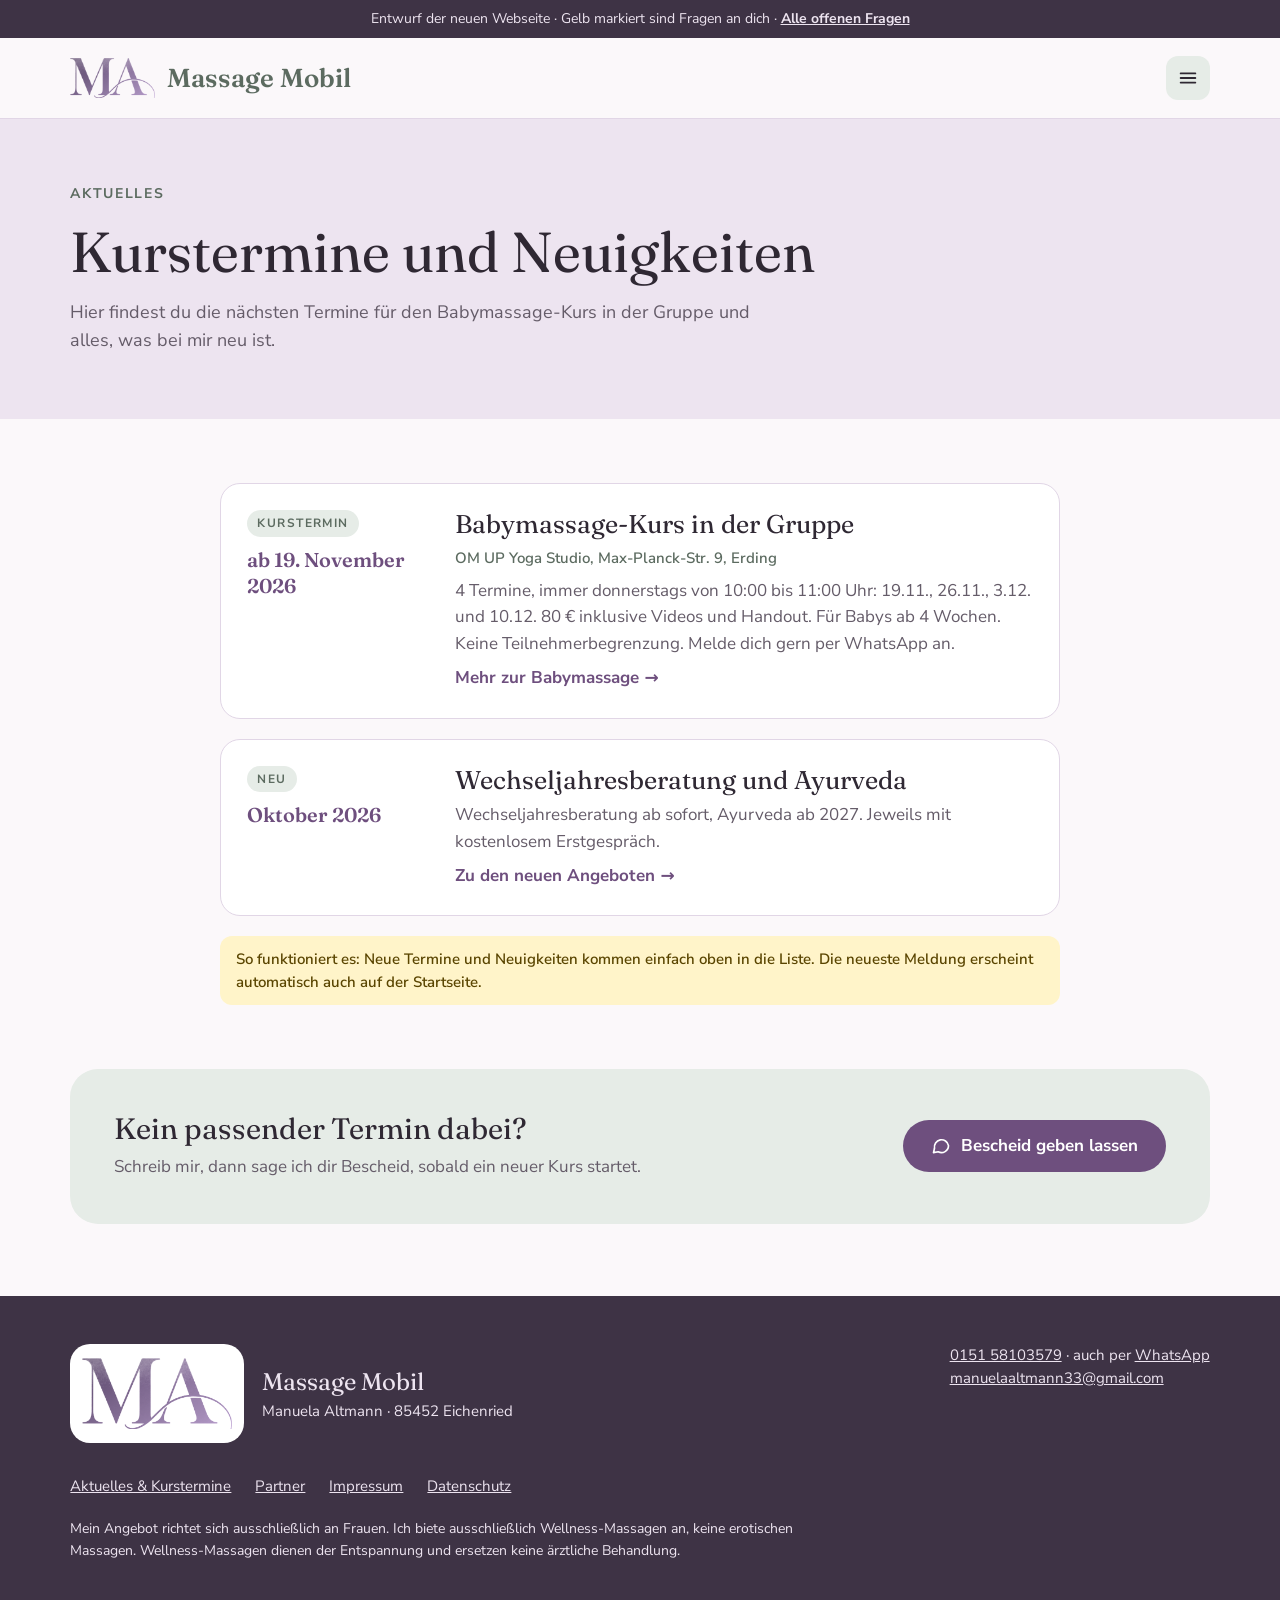
==== commit 2113c2ce: "Manuelas drittes Feedback einarbeiten Flieder, Logo und Porträt fest gewählt, neue Preise, PayPal-Li" ====
--- a/aktuelles.html
+++ b/aktuelles.html
@@ -1,5 +1,5 @@
 <!doctype html>
-<html lang="de">
+<html lang="de" data-logo="ma-pastell">
 <head>
 <meta charset="utf-8">
 <meta name="viewport" content="width=device-width, initial-scale=1">
@@ -10,12 +10,12 @@
 <link rel="preconnect" href="https://fonts.googleapis.com">
 <link rel="preconnect" href="https://fonts.gstatic.com" crossorigin>
 <link href="https://fonts.googleapis.com/css2?family=Cormorant+Garamond:wght@500;600&family=Fraunces:opsz,wght@9..144,400;9..144,600&family=Nunito+Sans:wght@400;600;700&family=Parisienne&display=swap" rel="stylesheet">
-<link rel="stylesheet" href="style.css">
-<script>try{var q=new URLSearchParams(location.search),f=q.get('farbe')||localStorage.getItem('farbe'),l=q.get('logo')||localStorage.getItem('logo');if(f==='gruen')document.documentElement.dataset.farbe='gruen';if(l&&l!=='bisher')document.documentElement.dataset.logo=l}catch(e){}</script>
+<link rel="stylesheet" href="style.css?v=d2c0bf4e">
+<!-- Manuela 13.10.2026: Flieder und Logo-Entwurf 1 fest gewählt -->
 <style>.logo-mark{display:none;line-height:0}.logo-mark svg,.logo-mark img{display:block}html:not([data-logo]) .logo-mark[data-logo="bisher"],html[data-logo="ma-pastell"] .logo-mark[data-logo="ma-pastell"],html[data-logo="kreis"] .logo-mark[data-logo="kreis"],html[data-logo="blatt"] .logo-mark[data-logo="blatt"],html[data-logo="schwung"] .logo-mark[data-logo="schwung"],html[data-logo="geborgen"] .logo-mark[data-logo="geborgen"],html[data-logo="stempel"] .logo-mark[data-logo="stempel"]{display:inline-block}.lm-gruen{display:none!important}html[data-farbe="gruen"] .lm-gruen{display:block!important}html[data-farbe="gruen"] .lm-flieder{display:none!important}</style>
 </head>
 <body>
-<div class="demo-bar">Entwurf der neuen Webseite · Gelb markiert sind Fragen an dich · <a href="fragen.html">Alle offenen Fragen</a><span class="farb-wahl" role="group" aria-label="Farbe ausprobieren">Farbe: <button type="button" data-f="flieder">Flieder ★ Empfehlung</button><button type="button" data-f="gruen">Pastellgrün</button></span><label class="logo-wahl">Logo: <select><option value="bisher">Bisher</option><option value="ma-pastell">Entwurf 1: Bisheriges MA (Pastell)</option><option value="kreis">Entwurf 2: Kreis mit Zweig</option><option value="blatt">Entwurf 3: Blatt</option><option value="schwung">Entwurf 4: Schwungvolles A</option><option value="geborgen">Entwurf 5: Geborgen</option><option value="stempel">Entwurf 6: Rundes Siegel</option></select></label></div>
+<div class="demo-bar">Entwurf der neuen Webseite · Gelb markiert sind Fragen an dich · <a href="fragen.html">Alle offenen Fragen</a></div>
 <header class="site-header">
 <div class="wrap">
 <a class="logo" href="index.html"><span class="logo-mark" data-logo="bisher"><img src="bilder/logo-zeichen.jpg" alt="" width="72" height="43"></span><span class="logo-mark" data-logo="ma-pastell"><img class="lm-flieder" src="bilder/logo-ma-flieder.png" alt="" height="36" width="76"><img class="lm-gruen" src="bilder/logo-ma-gruen.png" alt="" height="36" width="76"></span><span class="logo-mark" data-logo="kreis"><svg class="lm-flieder" viewBox="0 0 160 160" width="58" height="58" aria-hidden="true">
@@ -58,7 +58,7 @@
       <circle cx="80" cy="80" r="44" fill="#DDEBDF"/>
       <text font-family="'Nunito Sans', Arial, sans-serif" font-size="10.5" font-weight="600" fill="#4E6B56" letter-spacing="2.2">
         <textPath href="#ring-l150" startOffset="0" textLength="358" lengthAdjust="spacing">MASSAGE MOBIL · MOOSINNING UND UMGEBUNG ·</textPath></text>
-      <text x="80" y="92" text-anchor="middle" font-family="'Cormorant Garamond', Georgia, serif" font-weight="500" font-size="34" fill="#4E6B56" letter-spacing="1">MA</text></svg></span><span class="logo-txt"><b>Massage Mobil</b><span>Manuela Altmann · Mobile Massage für Frauen</span></span></a>
+      <text x="80" y="92" text-anchor="middle" font-family="'Cormorant Garamond', Georgia, serif" font-weight="500" font-size="34" fill="#4E6B56" letter-spacing="1">MA</text></svg></span><span class="logo-txt"><b>Massage Mobil</b></span></a>
 <button class="menu-btn" type="button" aria-label="Menü öffnen" aria-expanded="false" aria-controls="nav"><svg width="22" height="22" viewBox="0 0 24 24" fill="none" stroke="currentColor" stroke-width="2" stroke-linecap="round" aria-hidden="true"><path d="M4 7h16M4 12h16M4 17h16"/></svg></button>
 <nav class="nav" id="nav">
 <a href="entspannung.html">Entspannung</a>
@@ -143,8 +143,6 @@
 </footer>
 <div class="mobile-bar"><a class="btn btn-primary" href="https://wa.me/4915158103579?text=Hallo%20Manuela%2C%20ich%20interessiere%20mich%20f%C3%BCr%20einen%20Massagetermin." target="_blank" rel="noopener"><svg viewBox="0 0 24 24" fill="none" stroke="currentColor" stroke-width="2" stroke-linecap="round" stroke-linejoin="round" aria-hidden="true"><path d="M21 11.5a8.4 8.4 0 0 1-12.4 7.4L3 20l1.2-5.3A8.4 8.4 0 1 1 21 11.5z"/></svg>WhatsApp</a><a class="btn btn-outline" href="tel:+4915158103579"><svg viewBox="0 0 24 24" fill="none" stroke="currentColor" stroke-width="2" stroke-linecap="round" stroke-linejoin="round" aria-hidden="true"><path d="M22 16.9v3a2 2 0 0 1-2.2 2 19.8 19.8 0 0 1-8.6-3.1 19.5 19.5 0 0 1-6-6A19.8 19.8 0 0 1 2.1 4.2 2 2 0 0 1 4.1 2h3a2 2 0 0 1 2 1.7c.1.9.4 1.8.7 2.7a2 2 0 0 1-.5 2.1L8 9.8a16 16 0 0 0 6 6l1.3-1.3a2 2 0 0 1 2.1-.5c.9.3 1.8.6 2.7.7a2 2 0 0 1 1.7 2z"/></svg>Anrufen</a></div>
 <script>
-document.querySelectorAll('.farb-wahl button').forEach(x=>{const set=()=>document.querySelectorAll('.farb-wahl button').forEach(y=>y.setAttribute('aria-pressed',(document.documentElement.dataset.farbe||'flieder')===y.dataset.f));set();x.addEventListener('click',()=>{if(x.dataset.f==='gruen')document.documentElement.dataset.farbe='gruen';else delete document.documentElement.dataset.farbe;try{localStorage.setItem('farbe',x.dataset.f)}catch(e){}set()})});
-const ls=document.querySelector('.logo-wahl select');ls.value=document.documentElement.dataset.logo||'bisher';ls.addEventListener('change',()=>{if(ls.value==='bisher')delete document.documentElement.dataset.logo;else document.documentElement.dataset.logo=ls.value;try{localStorage.setItem('logo',ls.value)}catch(e){}});
 const b=document.querySelector('.menu-btn'),n=document.getElementById('nav');
 b.addEventListener('click',()=>{const o=n.classList.toggle('open');b.setAttribute('aria-expanded',o);b.setAttribute('aria-label',o?'Menü schließen':'Menü öffnen')});
 document.querySelectorAll('.pw-btn').forEach(x=>x.addEventListener('click',()=>{document.getElementById('portraet').src=x.dataset.bild;document.querySelectorAll('.pw-btn').forEach(y=>{y.classList.toggle('an',y===x);y.setAttribute('aria-pressed',y===x)})}));
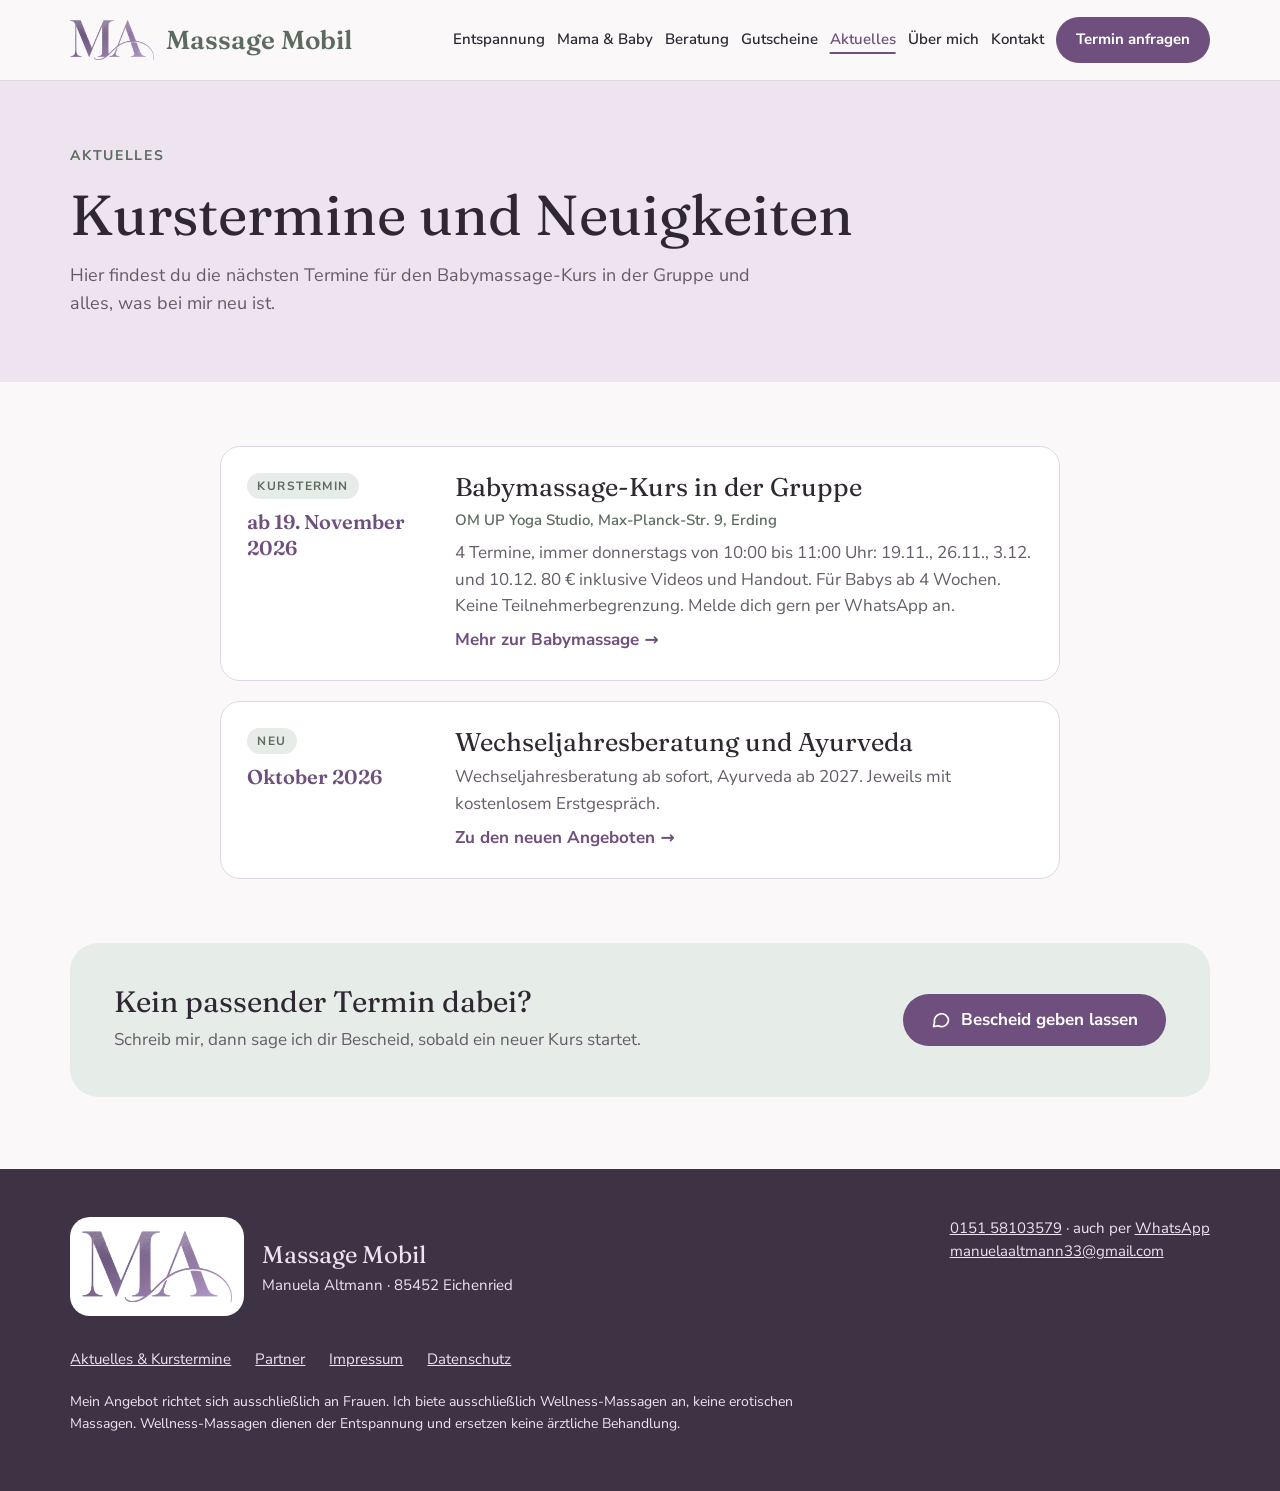
==== commit c34e55ac: "Code aufgeräumt, Live-Fassung ohne Offene Fragen (Suchmaschinen-Sperre bleibt) Co-Authored-By: Claud" ====
--- a/aktuelles.html
+++ b/aktuelles.html
@@ -1,66 +1,39 @@
 <!doctype html>
-<html lang="de" data-logo="ma-pastell">
+<html lang="de">
 <head>
 <meta charset="utf-8">
 <meta name="viewport" content="width=device-width, initial-scale=1">
 <meta name="robots" content="noindex, nofollow">
 <title>Aktuelles und Kurstermine · Massage Mobil</title>
 <meta name="description" content="Neue Kurstermine für Babymassage und Neuigkeiten von Massage Mobil, Manuela Altmann, Eichenried.">
-<link rel="icon" href="bilder/logo-zeichen.jpg">
-<link rel="preconnect" href="https://fonts.googleapis.com">
-<link rel="preconnect" href="https://fonts.gstatic.com" crossorigin>
-<link href="https://fonts.googleapis.com/css2?family=Cormorant+Garamond:wght@500;600&family=Fraunces:opsz,wght@9..144,400;9..144,600&family=Nunito+Sans:wght@400;600;700&family=Parisienne&display=swap" rel="stylesheet">
-<link rel="stylesheet" href="style.css?v=d2c0bf4e">
-<!-- Manuela 13.10.2026: Flieder und Logo-Entwurf 1 fest gewählt -->
-<style>.logo-mark{display:none;line-height:0}.logo-mark svg,.logo-mark img{display:block}html:not([data-logo]) .logo-mark[data-logo="bisher"],html[data-logo="ma-pastell"] .logo-mark[data-logo="ma-pastell"],html[data-logo="kreis"] .logo-mark[data-logo="kreis"],html[data-logo="blatt"] .logo-mark[data-logo="blatt"],html[data-logo="schwung"] .logo-mark[data-logo="schwung"],html[data-logo="geborgen"] .logo-mark[data-logo="geborgen"],html[data-logo="stempel"] .logo-mark[data-logo="stempel"]{display:inline-block}.lm-gruen{display:none!important}html[data-farbe="gruen"] .lm-gruen{display:block!important}html[data-farbe="gruen"] .lm-flieder{display:none!important}</style>
+<link rel="icon" type="image/png" sizes="192x192" href="bilder/favicon-192.png?v=a40c451e">
+<link rel="apple-touch-icon" href="bilder/apple-touch-icon.png?v=20e45960">
+<link rel="preload" href="fonts/fraunces-latin-400-normal.woff2" as="font" type="font/woff2" crossorigin>
+<link rel="preload" href="fonts/nunito-sans-latin-400-normal.woff2" as="font" type="font/woff2" crossorigin>
+<link rel="stylesheet" href="style.css?v=232ca239">
+<link rel="canonical" href="https://www.massage-mobil.eu/aktuelles.html">
+<meta property="og:type" content="website">
+<meta property="og:site_name" content="Massage Mobil">
+<meta property="og:locale" content="de_DE">
+<meta property="og:title" content="Aktuelles und Kurstermine · Massage Mobil">
+<meta property="og:description" content="Neue Kurstermine für Babymassage und Neuigkeiten von Massage Mobil, Manuela Altmann, Eichenried.">
+<meta property="og:url" content="https://www.massage-mobil.eu/aktuelles.html">
+<meta property="og:image" content="https://www.massage-mobil.eu/bilder/manuela-liege.jpg">
+<meta property="og:image:width" content="1400">
+<meta property="og:image:height" content="933">
+<meta property="og:image:alt" content="Manuela sitzt lächelnd auf ihrer Massageliege">
+<meta name="twitter:card" content="summary_large_image">
+<meta name="twitter:title" content="Aktuelles und Kurstermine · Massage Mobil">
+<meta name="twitter:description" content="Neue Kurstermine für Babymassage und Neuigkeiten von Massage Mobil, Manuela Altmann, Eichenried.">
+<meta name="twitter:image" content="https://www.massage-mobil.eu/bilder/manuela-liege.jpg">
 </head>
 <body>
-<div class="demo-bar">Entwurf der neuen Webseite · Gelb markiert sind Fragen an dich · <a href="fragen.html">Alle offenen Fragen</a></div>
+<a class="skip-link" href="#inhalt">Zum Inhalt springen</a>
 <header class="site-header">
 <div class="wrap">
-<a class="logo" href="index.html"><span class="logo-mark" data-logo="bisher"><img src="bilder/logo-zeichen.jpg" alt="" width="72" height="43"></span><span class="logo-mark" data-logo="ma-pastell"><img class="lm-flieder" src="bilder/logo-ma-flieder.png" alt="" height="36" width="76"><img class="lm-gruen" src="bilder/logo-ma-gruen.png" alt="" height="36" width="76"></span><span class="logo-mark" data-logo="kreis"><svg class="lm-flieder" viewBox="0 0 160 160" width="58" height="58" aria-hidden="true">
-      <circle cx="80" cy="78" r="66" fill="#EDE4F0" stroke="#5E4A6B" stroke-width="1.3"/>
-      <text x="80" y="96" text-anchor="middle" font-family="'Cormorant Garamond', Georgia, serif" font-weight="500" font-size="54" fill="#5E4A6B" letter-spacing="1">MA</text>
-      <path d="M96,138 C112,132 124,120 130,104" fill="none" stroke="#5E4A6B" stroke-width="1.1"/>
-      <path d="M0,0 C5,-7 15,-7 20,0 C15,7 5,7 0,0Z" transform="translate(104,134) rotate(-40) scale(0.75)" fill="#C6B1D3"/><path d="M0,0 C5,-7 15,-7 20,0 C15,7 5,7 0,0Z" transform="translate(116,124) rotate(-60) scale(0.8)" fill="#C6B1D3"/><path d="M0,0 C5,-7 15,-7 20,0 C15,7 5,7 0,0Z" transform="translate(125,112) rotate(-78) scale(0.7)" fill="#C6B1D3"/>
-      <path d="M0,0 C5,-7 15,-7 20,0 C15,7 5,7 0,0Z" transform="translate(108,132) rotate(30) scale(0.6)" fill="#C6B1D3"/><path d="M0,0 C5,-7 15,-7 20,0 C15,7 5,7 0,0Z" transform="translate(121,121) rotate(10) scale(0.6)" fill="#C6B1D3"/></svg><svg class="lm-gruen" viewBox="0 0 160 160" width="58" height="58" aria-hidden="true">
-      <circle cx="80" cy="78" r="66" fill="#DDEBDF" stroke="#4E6B56" stroke-width="1.3"/>
-      <text x="80" y="96" text-anchor="middle" font-family="'Cormorant Garamond', Georgia, serif" font-weight="500" font-size="54" fill="#4E6B56" letter-spacing="1">MA</text>
-      <path d="M96,138 C112,132 124,120 130,104" fill="none" stroke="#4E6B56" stroke-width="1.1"/>
-      <path d="M0,0 C5,-7 15,-7 20,0 C15,7 5,7 0,0Z" transform="translate(104,134) rotate(-40) scale(0.75)" fill="#A8C9AF"/><path d="M0,0 C5,-7 15,-7 20,0 C15,7 5,7 0,0Z" transform="translate(116,124) rotate(-60) scale(0.8)" fill="#A8C9AF"/><path d="M0,0 C5,-7 15,-7 20,0 C15,7 5,7 0,0Z" transform="translate(125,112) rotate(-78) scale(0.7)" fill="#A8C9AF"/>
-      <path d="M0,0 C5,-7 15,-7 20,0 C15,7 5,7 0,0Z" transform="translate(108,132) rotate(30) scale(0.6)" fill="#A8C9AF"/><path d="M0,0 C5,-7 15,-7 20,0 C15,7 5,7 0,0Z" transform="translate(121,121) rotate(10) scale(0.6)" fill="#A8C9AF"/></svg></span><span class="logo-mark" data-logo="blatt"><svg class="lm-flieder" viewBox="0 0 160 160" width="58" height="58" aria-hidden="true">
-      <path d="M26,136 C24,70 70,26 138,24 C140,92 96,136 26,136Z" fill="#C6B1D3"/>
-      <path d="M30,132 C62,100 96,66 132,30" fill="none" stroke="#EDE4F0" stroke-width="1.2" opacity=".9"/>
-      <text x="84" y="98" text-anchor="middle" font-family="'Cormorant Garamond', Georgia, serif" font-weight="600" font-size="40" fill="#5E4A6B" letter-spacing="1">MA</text></svg><svg class="lm-gruen" viewBox="0 0 160 160" width="58" height="58" aria-hidden="true">
-      <path d="M26,136 C24,70 70,26 138,24 C140,92 96,136 26,136Z" fill="#A8C9AF"/>
-      <path d="M30,132 C62,100 96,66 132,30" fill="none" stroke="#DDEBDF" stroke-width="1.2" opacity=".9"/>
-      <text x="84" y="98" text-anchor="middle" font-family="'Cormorant Garamond', Georgia, serif" font-weight="600" font-size="40" fill="#4E6B56" letter-spacing="1">MA</text></svg></span><span class="logo-mark" data-logo="schwung"><svg class="lm-flieder" viewBox="0 0 160 160" width="58" height="58" aria-hidden="true">
-      <circle cx="80" cy="80" r="70" fill="#EDE4F0"/>
-      <text x="64" y="108" text-anchor="middle" font-family="'Cormorant Garamond', Georgia, serif" font-weight="500" font-size="80" fill="#5E4A6B">M</text>
-      <text x="102" y="110" text-anchor="middle" font-family="'Parisienne', 'Brush Script MT', cursive" font-size="78" fill="#C6B1D3" opacity=".95">A</text></svg><svg class="lm-gruen" viewBox="0 0 160 160" width="58" height="58" aria-hidden="true">
-      <circle cx="80" cy="80" r="70" fill="#DDEBDF"/>
-      <text x="64" y="108" text-anchor="middle" font-family="'Cormorant Garamond', Georgia, serif" font-weight="500" font-size="80" fill="#4E6B56">M</text>
-      <text x="102" y="110" text-anchor="middle" font-family="'Parisienne', 'Brush Script MT', cursive" font-size="78" fill="#A8C9AF" opacity=".95">A</text></svg></span><span class="logo-mark" data-logo="geborgen"><svg class="lm-flieder" viewBox="0 0 160 160" width="58" height="58" aria-hidden="true">
-      <circle cx="74" cy="80" r="60" fill="#EDE4F0" stroke="#5E4A6B" stroke-width="1.3"/>
-      <circle cx="112" cy="106" r="30" fill="#C6B1D3" opacity=".85"/>
-      <text x="66" y="92" text-anchor="middle" font-family="'Cormorant Garamond', Georgia, serif" font-weight="500" font-size="40" fill="#5E4A6B" letter-spacing="1">MA</text></svg><svg class="lm-gruen" viewBox="0 0 160 160" width="58" height="58" aria-hidden="true">
-      <circle cx="74" cy="80" r="60" fill="#DDEBDF" stroke="#4E6B56" stroke-width="1.3"/>
-      <circle cx="112" cy="106" r="30" fill="#A8C9AF" opacity=".85"/>
-      <text x="66" y="92" text-anchor="middle" font-family="'Cormorant Garamond', Georgia, serif" font-weight="500" font-size="40" fill="#4E6B56" letter-spacing="1">MA</text></svg></span><span class="logo-mark" data-logo="stempel"><svg class="lm-flieder" viewBox="0 0 160 160" width="58" height="58" aria-hidden="true">
-      <defs><path id="ring-l149" d="M80,80 m-58,0 a58,58 0 1,1 116,0 a58,58 0 1,1 -116,0"/></defs>
-      <circle cx="80" cy="80" r="74" fill="none" stroke="#5E4A6B" stroke-width="1.3"/>
-      <circle cx="80" cy="80" r="44" fill="#EDE4F0"/>
-      <text font-family="'Nunito Sans', Arial, sans-serif" font-size="10.5" font-weight="600" fill="#5E4A6B" letter-spacing="2.2">
-        <textPath href="#ring-l149" startOffset="0" textLength="358" lengthAdjust="spacing">MASSAGE MOBIL · MOOSINNING UND UMGEBUNG ·</textPath></text>
-      <text x="80" y="92" text-anchor="middle" font-family="'Cormorant Garamond', Georgia, serif" font-weight="500" font-size="34" fill="#5E4A6B" letter-spacing="1">MA</text></svg><svg class="lm-gruen" viewBox="0 0 160 160" width="58" height="58" aria-hidden="true">
-      <defs><path id="ring-l150" d="M80,80 m-58,0 a58,58 0 1,1 116,0 a58,58 0 1,1 -116,0"/></defs>
-      <circle cx="80" cy="80" r="74" fill="none" stroke="#4E6B56" stroke-width="1.3"/>
-      <circle cx="80" cy="80" r="44" fill="#DDEBDF"/>
-      <text font-family="'Nunito Sans', Arial, sans-serif" font-size="10.5" font-weight="600" fill="#4E6B56" letter-spacing="2.2">
-        <textPath href="#ring-l150" startOffset="0" textLength="358" lengthAdjust="spacing">MASSAGE MOBIL · MOOSINNING UND UMGEBUNG ·</textPath></text>
-      <text x="80" y="92" text-anchor="middle" font-family="'Cormorant Garamond', Georgia, serif" font-weight="500" font-size="34" fill="#4E6B56" letter-spacing="1">MA</text></svg></span><span class="logo-txt"><b>Massage Mobil</b></span></a>
+<a class="logo" href="index.html"><img src="bilder/logo-ma-flieder-2x.png?v=e991f723" alt="" width="84" height="40" decoding="async"><span class="logo-txt"><b>Massage Mobil</b></span></a>
 <button class="menu-btn" type="button" aria-label="Menü öffnen" aria-expanded="false" aria-controls="nav"><svg width="22" height="22" viewBox="0 0 24 24" fill="none" stroke="currentColor" stroke-width="2" stroke-linecap="round" aria-hidden="true"><path d="M4 7h16M4 12h16M4 17h16"/></svg></button>
-<nav class="nav" id="nav">
+<nav class="nav" id="nav" aria-label="Hauptmenü">
 <a href="entspannung.html">Entspannung</a>
 <a href="mama-baby.html">Mama &amp; Baby</a>
 <a href="beratung.html">Beratung</a>
@@ -68,73 +41,32 @@
 <a href="aktuelles.html" aria-current="page">Aktuelles</a>
 <a href="ueber-mich.html">Über mich</a>
 <a href="kontakt.html">Kontakt</a>
-<a href="fragen.html" class="nav-fragen">Offene Fragen</a>
 <a class="btn btn-primary" href="kontakt.html">Termin anfragen</a>
 </nav>
 </div>
 </header>
-<main>
+<main id="inhalt" tabindex="-1">
 
-<section class="bg-soft"><div class="wrap section stack" style="gap:16px">
+<section class="bg-soft"><div class="wrap section stack gap-16">
 <div class="kicker">Aktuelles</div>
 <h1>Kurstermine und Neuigkeiten</h1>
-<p class="muted" style="font-size:18px;max-width:680px">Hier findest du die nächsten Termine für den Babymassage-Kurs in der Gruppe und alles, was bei mir neu ist.</p>
+<p class="muted fs-18 maxw-680">Hier findest du die nächsten Termine für den Babymassage-Kurs in der Gruppe und alles, was bei mir neu ist.</p>
 </div></section>
-<section class="wrap section stack" style="gap:20px;max-width:980px">
-<article class="news"><div class="news-date"><span class="news-tag">Kurstermin</span><b>ab 19. November 2026</b></div><div class="stack" style="gap:8px;min-width:0"><h3>Babymassage-Kurs in der Gruppe</h3><p class="news-ort">OM UP Yoga Studio, Max-Planck-Str. 9, Erding</p><p class="muted">4 Termine, immer donnerstags von 10:00 bis 11:00 Uhr: 19.11., 26.11., 3.12. und 10.12. 80 € inklusive Videos und Handout. Für Babys ab 4 Wochen. Keine Teilnehmerbegrenzung. Melde dich gern per WhatsApp an.</p><a class="more" href="mama-baby.html#baby">Mehr zur Babymassage →</a></div></article>
-<article class="news"><div class="news-date"><span class="news-tag">Neu</span><b>Oktober 2026</b></div><div class="stack" style="gap:8px;min-width:0"><h3>Wechseljahresberatung und Ayurveda</h3><p class="muted">Wechseljahresberatung ab sofort, Ayurveda ab 2027. Jeweils mit kostenlosem Erstgespräch.</p><a class="more" href="beratung.html">Zu den neuen Angeboten →</a></div></article>
-<p class="hinweis">So funktioniert es: Neue Termine und Neuigkeiten kommen einfach oben in die Liste. Die neueste Meldung erscheint automatisch auch auf der Startseite.</p>
+<section class="wrap section stack gap-20 maxw-980">
+<article class="news"><div class="news-date"><span class="news-tag">Kurstermin</span><b>ab 19. November 2026</b></div><div class="stack gap-8 min-w-0"><h2 class="news-title">Babymassage-Kurs in der Gruppe</h2><p class="news-ort">OM UP Yoga Studio, Max-Planck-Str. 9, Erding</p><p class="muted">4 Termine, immer donnerstags von 10:00 bis 11:00 Uhr: 19.11., 26.11., 3.12. und 10.12. 80 € inklusive Videos und Handout. Für Babys ab 4 Wochen. Keine Teilnehmerbegrenzung. Melde dich gern per WhatsApp an.</p><a class="more" href="mama-baby.html#baby">Mehr zur Babymassage →</a></div></article>
+<article class="news"><div class="news-date"><span class="news-tag">Neu</span><b>Oktober 2026</b></div><div class="stack gap-8 min-w-0"><h2 class="news-title">Wechseljahresberatung und Ayurveda</h2><p class="muted">Wechseljahresberatung ab sofort, Ayurveda ab 2027. Jeweils mit kostenlosem Erstgespräch.</p><a class="more" href="beratung.html">Zu den neuen Angeboten →</a></div></article>
+
 </section>
-<section class="wrap" style="padding-bottom:72px"><div class="bg-soft2" style="border-radius:28px;padding:clamp(28px,3.4vw,48px);display:flex;justify-content:space-between;align-items:center;gap:32px;flex-wrap:wrap">
-<div class="stack" style="gap:8px;min-width:0"><h3 style="font-size:clamp(24px,2.3vw,32px)">Kein passender Termin dabei?</h3><p class="muted">Schreib mir, dann sage ich dir Bescheid, sobald ein neuer Kurs startet.</p></div>
+<div class="wrap pb-72"><div class="bg-soft2 cta-box bar gap-32">
+<div class="stack gap-8 min-w-0"><h3 class="h3-lg">Kein passender Termin dabei?</h3><p class="muted">Schreib mir, dann sage ich dir Bescheid, sobald ein neuer Kurs startet.</p></div>
 <a class="btn btn-primary" href="https://wa.me/4915158103579?text=Hallo%20Manuela%2C%20ich%20interessiere%20mich%20f%C3%BCr%20einen%20Massagetermin." target="_blank" rel="noopener"><svg viewBox="0 0 24 24" fill="none" stroke="currentColor" stroke-width="2" stroke-linecap="round" stroke-linejoin="round" aria-hidden="true"><path d="M21 11.5a8.4 8.4 0 0 1-12.4 7.4L3 20l1.2-5.3A8.4 8.4 0 1 1 21 11.5z"/></svg>Bescheid geben lassen</a>
-</div></section>
+</div></div>
 
 </main>
 <footer class="site-footer">
 <div class="wrap">
 <div class="top">
-<div class="foot-brand"><span class="logo-mark" data-logo="bisher"><img src="bilder/logo.jpg" alt="Logo Massage Mobil, Manuela Altmann" width="120" height="120"></span><span class="logo-mark foot-mark" data-logo="ma-pastell"><img class="lm-flieder" src="bilder/logo-ma-flieder.png" alt="" height="69" width="146"><img class="lm-gruen" src="bilder/logo-ma-gruen.png" alt="" height="69" width="146"></span><span class="logo-mark foot-mark" data-logo="kreis"><svg class="lm-flieder" viewBox="0 0 160 160" width="112" height="112" aria-hidden="true">
-      <circle cx="80" cy="78" r="66" fill="#EDE4F0" stroke="#5E4A6B" stroke-width="1.3"/>
-      <text x="80" y="96" text-anchor="middle" font-family="'Cormorant Garamond', Georgia, serif" font-weight="500" font-size="54" fill="#5E4A6B" letter-spacing="1">MA</text>
-      <path d="M96,138 C112,132 124,120 130,104" fill="none" stroke="#5E4A6B" stroke-width="1.1"/>
-      <path d="M0,0 C5,-7 15,-7 20,0 C15,7 5,7 0,0Z" transform="translate(104,134) rotate(-40) scale(0.75)" fill="#C6B1D3"/><path d="M0,0 C5,-7 15,-7 20,0 C15,7 5,7 0,0Z" transform="translate(116,124) rotate(-60) scale(0.8)" fill="#C6B1D3"/><path d="M0,0 C5,-7 15,-7 20,0 C15,7 5,7 0,0Z" transform="translate(125,112) rotate(-78) scale(0.7)" fill="#C6B1D3"/>
-      <path d="M0,0 C5,-7 15,-7 20,0 C15,7 5,7 0,0Z" transform="translate(108,132) rotate(30) scale(0.6)" fill="#C6B1D3"/><path d="M0,0 C5,-7 15,-7 20,0 C15,7 5,7 0,0Z" transform="translate(121,121) rotate(10) scale(0.6)" fill="#C6B1D3"/></svg><svg class="lm-gruen" viewBox="0 0 160 160" width="112" height="112" aria-hidden="true">
-      <circle cx="80" cy="78" r="66" fill="#DDEBDF" stroke="#4E6B56" stroke-width="1.3"/>
-      <text x="80" y="96" text-anchor="middle" font-family="'Cormorant Garamond', Georgia, serif" font-weight="500" font-size="54" fill="#4E6B56" letter-spacing="1">MA</text>
-      <path d="M96,138 C112,132 124,120 130,104" fill="none" stroke="#4E6B56" stroke-width="1.1"/>
-      <path d="M0,0 C5,-7 15,-7 20,0 C15,7 5,7 0,0Z" transform="translate(104,134) rotate(-40) scale(0.75)" fill="#A8C9AF"/><path d="M0,0 C5,-7 15,-7 20,0 C15,7 5,7 0,0Z" transform="translate(116,124) rotate(-60) scale(0.8)" fill="#A8C9AF"/><path d="M0,0 C5,-7 15,-7 20,0 C15,7 5,7 0,0Z" transform="translate(125,112) rotate(-78) scale(0.7)" fill="#A8C9AF"/>
-      <path d="M0,0 C5,-7 15,-7 20,0 C15,7 5,7 0,0Z" transform="translate(108,132) rotate(30) scale(0.6)" fill="#A8C9AF"/><path d="M0,0 C5,-7 15,-7 20,0 C15,7 5,7 0,0Z" transform="translate(121,121) rotate(10) scale(0.6)" fill="#A8C9AF"/></svg></span><span class="logo-mark foot-mark" data-logo="blatt"><svg class="lm-flieder" viewBox="0 0 160 160" width="112" height="112" aria-hidden="true">
-      <path d="M26,136 C24,70 70,26 138,24 C140,92 96,136 26,136Z" fill="#C6B1D3"/>
-      <path d="M30,132 C62,100 96,66 132,30" fill="none" stroke="#EDE4F0" stroke-width="1.2" opacity=".9"/>
-      <text x="84" y="98" text-anchor="middle" font-family="'Cormorant Garamond', Georgia, serif" font-weight="600" font-size="40" fill="#5E4A6B" letter-spacing="1">MA</text></svg><svg class="lm-gruen" viewBox="0 0 160 160" width="112" height="112" aria-hidden="true">
-      <path d="M26,136 C24,70 70,26 138,24 C140,92 96,136 26,136Z" fill="#A8C9AF"/>
-      <path d="M30,132 C62,100 96,66 132,30" fill="none" stroke="#DDEBDF" stroke-width="1.2" opacity=".9"/>
-      <text x="84" y="98" text-anchor="middle" font-family="'Cormorant Garamond', Georgia, serif" font-weight="600" font-size="40" fill="#4E6B56" letter-spacing="1">MA</text></svg></span><span class="logo-mark foot-mark" data-logo="schwung"><svg class="lm-flieder" viewBox="0 0 160 160" width="112" height="112" aria-hidden="true">
-      <circle cx="80" cy="80" r="70" fill="#EDE4F0"/>
-      <text x="64" y="108" text-anchor="middle" font-family="'Cormorant Garamond', Georgia, serif" font-weight="500" font-size="80" fill="#5E4A6B">M</text>
-      <text x="102" y="110" text-anchor="middle" font-family="'Parisienne', 'Brush Script MT', cursive" font-size="78" fill="#C6B1D3" opacity=".95">A</text></svg><svg class="lm-gruen" viewBox="0 0 160 160" width="112" height="112" aria-hidden="true">
-      <circle cx="80" cy="80" r="70" fill="#DDEBDF"/>
-      <text x="64" y="108" text-anchor="middle" font-family="'Cormorant Garamond', Georgia, serif" font-weight="500" font-size="80" fill="#4E6B56">M</text>
-      <text x="102" y="110" text-anchor="middle" font-family="'Parisienne', 'Brush Script MT', cursive" font-size="78" fill="#A8C9AF" opacity=".95">A</text></svg></span><span class="logo-mark foot-mark" data-logo="geborgen"><svg class="lm-flieder" viewBox="0 0 160 160" width="112" height="112" aria-hidden="true">
-      <circle cx="74" cy="80" r="60" fill="#EDE4F0" stroke="#5E4A6B" stroke-width="1.3"/>
-      <circle cx="112" cy="106" r="30" fill="#C6B1D3" opacity=".85"/>
-      <text x="66" y="92" text-anchor="middle" font-family="'Cormorant Garamond', Georgia, serif" font-weight="500" font-size="40" fill="#5E4A6B" letter-spacing="1">MA</text></svg><svg class="lm-gruen" viewBox="0 0 160 160" width="112" height="112" aria-hidden="true">
-      <circle cx="74" cy="80" r="60" fill="#DDEBDF" stroke="#4E6B56" stroke-width="1.3"/>
-      <circle cx="112" cy="106" r="30" fill="#A8C9AF" opacity=".85"/>
-      <text x="66" y="92" text-anchor="middle" font-family="'Cormorant Garamond', Georgia, serif" font-weight="500" font-size="40" fill="#4E6B56" letter-spacing="1">MA</text></svg></span><span class="logo-mark foot-mark" data-logo="stempel"><svg class="lm-flieder" viewBox="0 0 160 160" width="112" height="112" aria-hidden="true">
-      <defs><path id="ring-l159" d="M80,80 m-58,0 a58,58 0 1,1 116,0 a58,58 0 1,1 -116,0"/></defs>
-      <circle cx="80" cy="80" r="74" fill="none" stroke="#5E4A6B" stroke-width="1.3"/>
-      <circle cx="80" cy="80" r="44" fill="#EDE4F0"/>
-      <text font-family="'Nunito Sans', Arial, sans-serif" font-size="10.5" font-weight="600" fill="#5E4A6B" letter-spacing="2.2">
-        <textPath href="#ring-l159" startOffset="0" textLength="358" lengthAdjust="spacing">MASSAGE MOBIL · MOOSINNING UND UMGEBUNG ·</textPath></text>
-      <text x="80" y="92" text-anchor="middle" font-family="'Cormorant Garamond', Georgia, serif" font-weight="500" font-size="34" fill="#5E4A6B" letter-spacing="1">MA</text></svg><svg class="lm-gruen" viewBox="0 0 160 160" width="112" height="112" aria-hidden="true">
-      <defs><path id="ring-l160" d="M80,80 m-58,0 a58,58 0 1,1 116,0 a58,58 0 1,1 -116,0"/></defs>
-      <circle cx="80" cy="80" r="74" fill="none" stroke="#4E6B56" stroke-width="1.3"/>
-      <circle cx="80" cy="80" r="44" fill="#DDEBDF"/>
-      <text font-family="'Nunito Sans', Arial, sans-serif" font-size="10.5" font-weight="600" fill="#4E6B56" letter-spacing="2.2">
-        <textPath href="#ring-l160" startOffset="0" textLength="358" lengthAdjust="spacing">MASSAGE MOBIL · MOOSINNING UND UMGEBUNG ·</textPath></text>
-      <text x="80" y="92" text-anchor="middle" font-family="'Cormorant Garamond', Georgia, serif" font-weight="500" font-size="34" fill="#4E6B56" letter-spacing="1">MA</text></svg></span><div><div class="name">Massage Mobil</div><div>Manuela Altmann · 85452 Eichenried</div></div></div>
+<div class="foot-brand"><span class="foot-mark"><img src="bilder/logo-ma-flieder-2x.png?v=e991f723" alt="" height="69" width="146" decoding="async"></span><div><div class="name">Massage Mobil</div><div>Manuela Altmann · 85452 Eichenried</div></div></div>
 <div><div><a href="tel:+4915158103579">0151 58103579</a> · auch per <a href="https://wa.me/4915158103579?text=Hallo%20Manuela%2C%20ich%20interessiere%20mich%20f%C3%BCr%20einen%20Massagetermin." target="_blank" rel="noopener">WhatsApp</a></div><div><a href="mailto:manuelaaltmann33@gmail.com">manuelaaltmann33@gmail.com</a></div></div>
 <div class="foot-links"><a href="aktuelles.html">Aktuelles &amp; Kurstermine</a><a href="partner.html">Partner</a><a href="impressum.html">Impressum</a><a href="datenschutz.html">Datenschutz</a></div>
 </div>
@@ -144,8 +76,9 @@
 <div class="mobile-bar"><a class="btn btn-primary" href="https://wa.me/4915158103579?text=Hallo%20Manuela%2C%20ich%20interessiere%20mich%20f%C3%BCr%20einen%20Massagetermin." target="_blank" rel="noopener"><svg viewBox="0 0 24 24" fill="none" stroke="currentColor" stroke-width="2" stroke-linecap="round" stroke-linejoin="round" aria-hidden="true"><path d="M21 11.5a8.4 8.4 0 0 1-12.4 7.4L3 20l1.2-5.3A8.4 8.4 0 1 1 21 11.5z"/></svg>WhatsApp</a><a class="btn btn-outline" href="tel:+4915158103579"><svg viewBox="0 0 24 24" fill="none" stroke="currentColor" stroke-width="2" stroke-linecap="round" stroke-linejoin="round" aria-hidden="true"><path d="M22 16.9v3a2 2 0 0 1-2.2 2 19.8 19.8 0 0 1-8.6-3.1 19.5 19.5 0 0 1-6-6A19.8 19.8 0 0 1 2.1 4.2 2 2 0 0 1 4.1 2h3a2 2 0 0 1 2 1.7c.1.9.4 1.8.7 2.7a2 2 0 0 1-.5 2.1L8 9.8a16 16 0 0 0 6 6l1.3-1.3a2 2 0 0 1 2.1-.5c.9.3 1.8.6 2.7.7a2 2 0 0 1 1.7 2z"/></svg>Anrufen</a></div>
 <script>
 const b=document.querySelector('.menu-btn'),n=document.getElementById('nav');
-b.addEventListener('click',()=>{const o=n.classList.toggle('open');b.setAttribute('aria-expanded',o);b.setAttribute('aria-label',o?'Menü schließen':'Menü öffnen')});
-document.querySelectorAll('.pw-btn').forEach(x=>x.addEventListener('click',()=>{document.getElementById('portraet').src=x.dataset.bild;document.querySelectorAll('.pw-btn').forEach(y=>{y.classList.toggle('an',y===x);y.setAttribute('aria-pressed',y===x)})}));
+const set=o=>{n.classList.toggle('open',o);b.setAttribute('aria-expanded',o);b.setAttribute('aria-label',o?'Menü schließen':'Menü öffnen')};
+b.addEventListener('click',()=>set(!n.classList.contains('open')));
+document.addEventListener('keydown',e=>{if(e.key==='Escape'&&n.classList.contains('open')){set(false);b.focus()}});
 </script>
 </body>
 </html>
--- a/style.css
+++ b/style.css
@@ -1,64 +1,60 @@
+/* =====================================================================
+   Aufbau: 1 Farben und Schriften · 2 Grundlagen · 3 Aufbau und Hilfsklassen
+           4 Bausteine · 5 Handy und kleine Bildschirme
+   ===================================================================== */
+
+/* ---------- 1. Farben und Schriften ---------- */
+/* Schriften liegen selbst gehostet in fonts/ (nur Latein, nur die benutzten Stärken) */
+@font-face{font-family:'Fraunces';font-style:normal;font-weight:400;font-display:swap;src:url(fonts/fraunces-latin-400-normal.woff2) format('woff2')}
+@font-face{font-family:'Fraunces';font-style:normal;font-weight:600;font-display:swap;src:url(fonts/fraunces-latin-600-normal.woff2) format('woff2')}
+@font-face{font-family:'Nunito Sans';font-style:normal;font-weight:400;font-display:swap;src:url(fonts/nunito-sans-latin-400-normal.woff2) format('woff2')}
+@font-face{font-family:'Nunito Sans';font-style:normal;font-weight:600;font-display:swap;src:url(fonts/nunito-sans-latin-600-normal.woff2) format('woff2')}
+@font-face{font-family:'Nunito Sans';font-style:normal;font-weight:700;font-display:swap;src:url(fonts/nunito-sans-latin-700-normal.woff2) format('woff2')}
+
 :root{
   --bg:#FBF8FA; --soft:#EDE4F0; --soft2:#E6ECE7; --main:#5C6B60; --btn:#6E4F7E;
   --text:#2F2833; --muted:#655C69; --line:#E1D6E6; --dark:#3E3345; --onDark:#EDE4F0;
+  --white:#fff; --axis:#C9B6D1; --line-green:#C9D3CB;
+  /* gelbe Markierungen für Manuela (nur Demo) */
+  --note-bg:#FFF4C9; --note-text:#5A4500; --note-line:#E8C95A;
+  /* PayPal-Knopf */
+  --paypal:#FFC439; --paypal-text:#1F2A44;
   --serif:'Fraunces',Georgia,serif; --sans:'Nunito Sans',system-ui,sans-serif;
   --pad:clamp(20px,5.5vw,80px);
 }
+
+/* ---------- 2. Grundlagen ---------- */
 *{box-sizing:border-box}
-html{scroll-behavior:smooth}
+@media (prefers-reduced-motion:no-preference){html{scroll-behavior:smooth}}
 body{margin:0;background:var(--bg);color:var(--text);font-family:var(--sans);font-size:17px;line-height:1.55;-webkit-font-smoothing:antialiased}
 img{max-width:100%;display:block}
 a{color:inherit}
 a:hover{opacity:.85}
+/* Sichtbarer Tastaturfokus */
+:focus-visible{outline:3px solid var(--btn);outline-offset:3px;border-radius:4px}
+.site-footer :focus-visible,.demo-bar :focus-visible{outline-color:var(--onDark)}
+.btn-primary:focus-visible,.contact.primary:focus-visible{outline-color:var(--dark)}
+main:focus{outline:none}
+/* "Zum Inhalt springen": nur sichtbar, wenn per Tastatur angesteuert */
+.skip-link{position:absolute;left:16px;top:-100px;z-index:100;background:var(--btn);color:var(--white);padding:12px 20px;border-radius:0 0 12px 12px;font-weight:700;text-decoration:none}
+.skip-link:focus{top:0}
+p{margin:0}
 h1,h2,h3{font-family:var(--serif);font-weight:400;margin:0;line-height:1.12}
 h1{font-size:clamp(34px,4.4vw,58px)}
 h2{font-size:clamp(28px,3vw,42px)}
 h3{font-size:clamp(22px,2vw,26px)}
-p{margin:0}
-.wrap{padding-left:var(--pad);padding-right:var(--pad);max-width:1440px;margin:0 auto}
 .muted{color:var(--muted)}
 .kicker{font-size:14px;font-weight:700;letter-spacing:.12em;text-transform:uppercase;color:var(--main)}
 .lead{font-size:clamp(18px,1.6vw,21px);font-weight:600;color:var(--main);line-height:1.45}
-.stack{display:flex;flex-direction:column;gap:20px}
+.sr-only{position:absolute;width:1px;height:1px;overflow:hidden;clip:rect(0 0 0 0);white-space:nowrap}
+
+/* ---------- 3. Aufbau und Hilfsklassen ---------- */
+.wrap{padding-left:var(--pad);padding-right:var(--pad);max-width:1440px;margin:0 auto}
 .section{padding-top:clamp(40px,5vw,72px);padding-bottom:clamp(40px,5vw,72px)}
 .bg-soft{background:var(--soft)} .bg-soft2{background:var(--soft2)}
-.full{width:100%}
+.stack{display:flex;flex-direction:column;gap:20px}
 .center{text-align:center;align-items:center}
-
-/* Demo-Hinweis */
-.demo-bar{background:var(--dark);color:var(--onDark);font-size:14px;text-align:center;padding:8px 16px}
-
-/* Frage an Manuela */
-.frage{background:#FFF4C9;color:#5A4500;border-radius:6px;padding:1px 6px;font-weight:600;font-size:.95em;box-decoration-break:clone;-webkit-box-decoration-break:clone}
-
-/* Knöpfe */
-.btn{display:inline-flex;align-items:center;justify-content:center;gap:10px;min-height:52px;padding:0 26px;border-radius:999px;font-weight:700;font-size:17px;text-decoration:none;border:2px solid transparent;cursor:pointer}
-.btn svg{width:20px;height:20px;flex-shrink:0}
-.btn-primary{background:var(--btn);color:#fff}
-.btn-outline{border-color:var(--main);color:var(--main)}
-.btn-green{background:var(--main);color:#fff}
-.btn-small{min-height:44px;font-size:15px;padding:0 20px}
-.btns{display:flex;flex-wrap:wrap;gap:14px}
-.more{font-weight:700;color:var(--btn);text-decoration:none}
-
-/* Kopfzeile */
-.site-header{position:sticky;top:0;z-index:20;background:var(--bg);border-bottom:1px solid var(--line)}
-.site-header .wrap{display:flex;align-items:center;justify-content:space-between;gap:24px;min-height:80px}
-.logo{display:flex;flex-direction:column;gap:2px;text-decoration:none}
-.logo b{font-family:var(--serif);font-size:26px;font-weight:600;color:var(--main)}
-.logo span{font-size:13px;color:var(--muted)}
-.nav{display:flex;align-items:center;gap:28px;font-weight:600;font-size:16px}
-.nav a{text-decoration:none}
-.nav a[aria-current]{color:var(--btn);text-decoration:underline;text-underline-offset:8px;text-decoration-thickness:2px}
-.nav .btn{min-height:46px;font-size:16px;padding:0 22px;text-decoration:none;color:#fff}
-.menu-btn{display:none;width:44px;height:44px;border:0;border-radius:12px;background:var(--soft2);color:var(--text);align-items:center;justify-content:center;cursor:pointer}
-
-/* Bilder mit Form */
-.pic{width:100%;object-fit:cover;border-radius:28px}
-.pic-leaf{border-radius:28px 28px 200px 28px}
-.pic-leaf-l{border-radius:200px 28px 28px 28px}
-.pic-arch{border-radius:240px 240px 28px 28px}
-.pic-round{border-radius:999px}
+.bar{display:flex;justify-content:space-between;align-items:center;gap:24px;flex-wrap:wrap}
 
 /* Raster */
 .grid-2{display:grid;grid-template-columns:repeat(2,minmax(0,1fr));gap:clamp(32px,5vw,72px);align-items:center}
@@ -66,16 +62,138 @@
 .grid-4{display:grid;grid-template-columns:repeat(4,minmax(0,1fr));gap:28px}
 .grid-5{display:grid;grid-template-columns:repeat(5,minmax(0,1fr));gap:20px}
 .split{display:grid;grid-template-columns:4fr 8fr;gap:48px}
+.hero-split{display:grid;gap:clamp(32px,4.5vw,64px);align-items:center}
+.hero-split-5-7{grid-template-columns:5fr 7fr}
+.hero-split-7-5{grid-template-columns:7fr 5fr}
+
+/* Abstände zwischen Elementen */
+.gap-4{gap:4px} .gap-6{gap:6px} .gap-8{gap:8px} .gap-10{gap:10px} .gap-12{gap:12px} .gap-14{gap:14px}
+.gap-16{gap:16px} .gap-18{gap:18px} .gap-20{gap:20px} .gap-22{gap:22px} .gap-24{gap:24px}
+.gap-28{gap:28px} .gap-32{gap:32px} .gap-36{gap:36px} .gap-40{gap:40px}
+/* Abstände um Abschnitte */
+.pt-0{padding-top:0}
+.pt-hero{padding-top:clamp(48px,6vw,88px)}
+.pb-32{padding-bottom:32px} .pb-56{padding-bottom:56px} .pb-64{padding-bottom:64px} .pb-72{padding-bottom:72px} .pb-80{padding-bottom:80px}
+.py-32{padding-top:32px;padding-bottom:32px}
+.mt-8{margin-top:8px} .mt-32{margin-top:32px} .mt-auto{margin-top:auto}
+.scroll-mt{scroll-margin-top:90px}
+.band{padding-top:48px;padding-bottom:48px;border-bottom:1px solid var(--soft)}
+/* Ausrichtung und Breite */
+.items-start{align-items:start} .items-stretch{align-items:stretch}
+.self-start{align-self:start}
+.justify-center{justify-content:center}
+.min-w-0{min-width:0}
+.maxw-640{max-width:640px} .maxw-680{max-width:680px} .maxw-720{max-width:720px} .maxw-980{max-width:980px}
+/* Schriftgrößen und Farben */
+.fs-14{font-size:14px} .fs-15{font-size:15px} .fs-16{font-size:16px} .fs-18{font-size:18px}
+.fs-19{font-size:19px} .fs-20{font-size:20px} .fs-22{font-size:22px}
+.c-main{color:var(--main)} .c-btn{color:var(--btn)}
+.text-intro{font-size:19px;line-height:1.7}
+/* Überschriften in anderer Größe (die Ebene h1/h2/h3 richtet sich nach der Gliederung, nicht nach der Größe) */
+.h1-md{font-size:clamp(32px,3.8vw,52px)}
+.h1-lg{font-size:clamp(36px,4.4vw,60px)}
+.h2-xs{font-size:clamp(26px,2.4vw,34px)}
+.h2-sm{font-size:clamp(26px,2.6vw,36px)}
+.h2-md{font-size:clamp(28px,2.7vw,38px)}
+.h2-lg{font-size:clamp(32px,3.4vw,48px)}
+.h3-md{font-size:clamp(22px,2vw,28px)}
+.h3-lg{font-size:clamp(24px,2.3vw,32px)}
+
+/* ---------- 4. Bausteine ---------- */
+
+/* Demo-Leiste und Markierungen (nur Demo) */
+.demo-bar{background:var(--dark);color:var(--onDark);font-size:14px;text-align:center;padding:8px 16px}
+.demo-bar a{color:var(--onDark);font-weight:700}
+.frage{background:var(--note-bg);color:var(--note-text);border-radius:6px;padding:1px 6px;font-weight:600;font-size:.95em;box-decoration-break:clone;-webkit-box-decoration-break:clone}
+.hinweis{background:var(--note-bg);color:var(--note-text);border-radius:12px;padding:12px 16px;font-size:15px;font-weight:600;line-height:1.5}
+
+/* Knöpfe und Links */
+.btn{display:inline-flex;align-items:center;justify-content:center;gap:10px;min-height:52px;padding:0 26px;border-radius:999px;font-weight:700;font-size:17px;text-decoration:none;border:2px solid transparent;cursor:pointer}
+.btn svg{width:20px;height:20px;flex-shrink:0}
+.btn-primary{background:var(--btn);color:var(--white)}
+.btn-outline{border-color:var(--main);color:var(--main)}
+.btn-green{background:var(--main);color:var(--white)}
+.btn-paypal{background:var(--paypal);color:var(--paypal-text)}
+.btn-small{min-height:44px;font-size:15px;padding:0 20px}
+.btns{display:flex;flex-wrap:wrap;gap:14px}
+.more{font-weight:700;color:var(--btn);text-decoration:none}
+.inline-link{color:var(--btn);font-weight:700;text-decoration:underline;text-underline-offset:3px}
+
+/* Kopfzeile und Menü */
+.site-header{position:sticky;top:0;z-index:20;background:var(--bg);border-bottom:1px solid var(--line)}
+.site-header .wrap{display:flex;align-items:center;justify-content:space-between;gap:24px;min-height:80px}
+.logo{display:flex;align-items:center;gap:12px;text-decoration:none;flex-shrink:0}
+.logo img{height:40px;width:auto}
+.logo-txt{display:flex;flex-direction:column;gap:2px;font-size:13px;color:var(--muted)}
+.logo b{font-family:var(--serif);font-size:26px;font-weight:600;color:var(--main)}
+.logo-txt b,.logo-txt span{white-space:nowrap}
+.nav{display:flex;align-items:center;gap:clamp(10px,1.25vw,18px);font-weight:600;font-size:15px}
+.nav a{text-decoration:none;white-space:nowrap}
+.nav a[aria-current]{color:var(--btn);text-decoration:underline;text-underline-offset:8px;text-decoration-thickness:2px}
+.nav .btn{min-height:46px;font-size:15px;padding:0 18px;text-decoration:none;color:var(--white)}
+.nav a.nav-fragen{background:var(--note-bg);color:var(--note-text);border-radius:999px;padding:6px 10px;font-weight:700}
+.nav a.nav-fragen[aria-current="page"]{box-shadow:inset 0 0 0 2px var(--note-line)}
+.menu-btn{display:none;width:44px;height:44px;border:0;border-radius:12px;background:var(--soft2);color:var(--text);align-items:center;justify-content:center;cursor:pointer}
+
+/* Menüleiste ab 1100 px: knapp gesetzt, damit sie neben das Logo passt. Der Schriftzug am Logo kommt dazu, sobald Platz ist
+   (in der Demo erst ab 1440 px, weil dort der Menüpunkt "Offene Fragen" zusätzlich Platz braucht). */
+@media (min-width:1100px){
+  .nav{gap:clamp(8px,calc(1.25vw - 4px),14px)}
+  .logo-txt{display:none}
+}
+@media (min-width:1280px){.logo-txt{display:flex}}
+@media (min-width:1280px) and (max-width:1439px){.demo .logo-txt{display:none}}
+@media (min-width:1360px){
+  .nav,.nav .btn{font-size:16px}
+  .nav .btn{padding:0 22px}
+  .nav a.nav-fragen{padding:6px 14px}
+}
+
+/* Bilder mit Form und Höhe */
+.pic{width:100%;object-fit:cover;border-radius:28px}
+.pic-leaf{border-radius:28px 28px 200px 28px}
+.pic-leaf-l{border-radius:200px 28px 28px 28px}
+.pic-arch{border-radius:240px 240px 28px 28px}
+.pic-portrait{border-radius:170px}
+.h-hero-xl{height:clamp(300px,40vw,536px)}
+.h-hero-l{height:clamp(380px,42vw,600px)}
+.h-hero-m{height:clamp(260px,28vw,400px)}
+.h-hero-s{height:clamp(240px,24vw,340px)}
+.h-portrait{height:clamp(260px,24vw,340px)}
+.h-side{height:clamp(340px,36vw,520px)}
+.h-band{height:clamp(220px,22vw,300px)}
+/* Bildausschnitt: Prozent von oben */
+.pos-25{object-position:50% 25%} .pos-30{object-position:50% 30%} .pos-35{object-position:50% 35%}
+.pos-40{object-position:50% 40%} .pos-45{object-position:50% 45%} .pos-54{object-position:50% 54%} .pos-60{object-position:50% 60%}
+.gallery .pic{height:280px;border-radius:24px}
+.logo-preview{width:200px;height:auto;background:var(--white);border-radius:20px;padding:20px 22px;box-sizing:content-box}
 
 /* Karten */
-.card{background:#fff;border:1px solid var(--line);border-radius:20px;padding:26px;display:flex;flex-direction:column;gap:12px}
+.card{background:var(--white);border:1px solid var(--line);border-radius:20px;padding:26px;display:flex;flex-direction:column;gap:12px}
+.card a{color:var(--btn);font-weight:700}
+.card-plain{background:var(--bg);border:0}
 .card-img{padding:0;overflow:hidden;text-decoration:none;color:var(--text)}
 .card-img img{height:200px;width:100%;object-fit:cover}
 .card-img .body{padding:26px;display:flex;flex-direction:column;gap:12px;flex-grow:1}
 .card-img .row{display:flex;justify-content:space-between;align-items:center;margin-top:auto;padding-top:6px;font-weight:700}
+.angebote .card-img img{height:180px}
+.angebote .card-img .body{padding:22px}
+.angebote .card-img .row{flex-wrap:wrap;gap:6px 12px}
+.angebote h3{font-size:26px}
+.angebote p{font-size:16px}
+.card-img.card-occasion img{height:150px}
+.card-img.card-occasion .body{padding:20px;gap:6px}
+.card-occasion h3{font-size:22px}
+.price-big{font-size:24px;color:var(--main)}
 .tile{border-radius:20px;padding:26px;background:var(--soft2);display:flex;gap:18px;align-items:flex-start}
 .tile .ico{width:52px;height:52px;flex-shrink:0;border-radius:999px;background:var(--bg);color:var(--main);display:flex;align-items:center;justify-content:center}
 .tile .ico svg{width:24px;height:24px}
+.tile-title{font-size:22px;font-weight:600;margin-bottom:6px}
+.value-title{font-size:28px;color:var(--btn)}
+.panel{border-radius:24px;padding:clamp(24px,3vw,40px)}
+.cta-box{border-radius:28px;padding:clamp(28px,3.4vw,48px)}
+
+/* Preise, Chips, Schritte, Fragen */
 .prices{border-top:1px solid var(--soft);padding-top:8px;display:flex;flex-direction:column;gap:6px}
 .prices div{display:flex;justify-content:space-between;gap:12px}
 .prices b{color:var(--main)}
@@ -84,95 +202,94 @@
 .chip-soft{background:var(--soft2)}
 .step{display:flex;flex-direction:column;gap:12px}
 .step-row{flex-direction:row;gap:18px;align-items:flex-start}
-.num{width:52px;height:52px;flex-shrink:0;border-radius:999px;background:var(--main);color:#fff;display:flex;align-items:center;justify-content:center;font-family:var(--serif);font-size:22px}
+.num{width:52px;height:52px;flex-shrink:0;border-radius:999px;background:var(--main);color:var(--white);display:flex;align-items:center;justify-content:center;font-family:var(--serif);font-size:22px}
 .faq{display:grid;grid-template-columns:repeat(2,minmax(0,1fr));gap:8px 48px}
-.faq div{padding:18px 0;border-top:1px solid var(--line);display:flex;flex-direction:column;gap:6px}
+.faq > div{padding:18px 0;border-top:1px solid var(--line);display:flex;flex-direction:column;gap:6px}
 .faq b{font-size:18px}
+.liste{margin:6px 0 0;padding-left:20px;display:flex;flex-direction:column;gap:4px}
+.hinweise{gap:28px 48px;align-items:start}
+.note-item{padding-top:20px;border-top:2px solid var(--soft)}
 
 /* Bewertungen */
 .reviews-head{display:flex;justify-content:space-between;align-items:baseline;flex-wrap:wrap;gap:12px}
+.review-score{display:flex;align-items:center;gap:10px}
 .stars{color:var(--btn);letter-spacing:2px}
-.badge{padding:3px 10px;border-radius:999px;background:var(--bg);font-size:12px;font-weight:700;color:var(--muted)}
 .review{margin:0;padding:26px;border-radius:20px;background:var(--bg);display:flex;flex-direction:column;gap:14px}
-.review blockquote{margin:0;font-family:var(--serif);font-size:19px;line-height:1.45}
 .review figcaption{font-size:15px;color:var(--muted)}
-
-/* Zeitachse */
+.review-top{display:flex;justify-content:space-between;align-items:center;gap:12px;flex-wrap:wrap}
+.review-thema{font-size:13px;font-weight:700;letter-spacing:.06em;text-transform:uppercase;color:var(--main)}
+.review-text{font-family:var(--serif);font-size:19px;line-height:1.45}
+
+/* Zeitachse der Ausbildungen */
 .timeline{list-style:none;margin:0;padding:0}
 .timeline li{display:grid;grid-template-columns:110px 32px minmax(0,1fr);column-gap:20px}
 .timeline .year{font-family:var(--serif);font-size:22px;font-weight:600;color:var(--btn);text-align:right;padding-top:2px}
 .timeline .axis{display:flex;flex-direction:column;align-items:center}
+.timeline .axis::after{content:"";width:2px;flex-grow:1;background:var(--axis)}
+.timeline li:last-child .axis::after{background:transparent}
 .timeline .dot{width:16px;height:16px;margin-top:8px;border-radius:999px;background:var(--bg);box-shadow:0 0 0 4px var(--soft),0 0 0 6px var(--btn);flex-shrink:0}
 .timeline li.aktuell .dot{background:var(--btn)}
+.timeline .courses{padding-bottom:28px;display:flex;flex-direction:column;gap:6px;font-size:18px;font-weight:600}
 /* geplante, noch nicht abgeschlossene Ausbildung */
 .timeline li.geplant .dot{width:28px;height:28px;margin-top:2px;background:var(--soft);box-shadow:none;border:2px dashed var(--btn)}
-.timeline li.geplant .axis::after{background:repeating-linear-gradient(to bottom,#C9B6D1 0 6px,transparent 6px 11px)}
 .timeline li.geplant .year{opacity:.55}
-.sr-only{position:absolute;width:1px;height:1px;overflow:hidden;clip:rect(0 0 0 0);white-space:nowrap}
-.timeline .axis::after{content:"";width:2px;flex-grow:1;background:#C9B6D1}
-.timeline li:last-child .axis::after{background:transparent}
-.timeline .courses{padding-bottom:28px;display:flex;flex-direction:column;gap:6px;font-size:18px;font-weight:600}
-
-/* Kontakt-Karten */
-.contact{display:flex;flex-direction:column;gap:12px;padding:30px;border-radius:24px;background:#fff;border:1px solid var(--line);text-decoration:none;color:var(--text)}
+.timeline li.geplant .axis::after{background:repeating-linear-gradient(to bottom,var(--axis) 0 6px,transparent 6px 11px)}
+
+/* Kontakt-Karten, Unterlagen, PayPal */
+.contact{display:flex;flex-direction:column;gap:12px;padding:30px;border-radius:24px;background:var(--white);border:1px solid var(--line);text-decoration:none;color:var(--text)}
 .contact svg{width:32px;height:32px;stroke:var(--main)}
 .contact .t{font-family:var(--serif);font-size:28px}
-.contact.primary{background:var(--btn);border-color:var(--btn);color:#fff}
-.contact.primary svg{stroke:#fff}
-
-/* Fußzeile */
-.site-footer{background:var(--dark);color:var(--onDark);padding:48px 0 56px;font-size:15px}
-.site-footer .top{display:flex;justify-content:space-between;gap:32px;flex-wrap:wrap;margin-bottom:20px}
-.site-footer .name{font-family:var(--serif);font-size:24px}
-.site-footer .legal{font-size:14px;max-width:760px}
-.site-footer .frage{font-size:14px}
-
-/* Leiste am Handy */
-.mobile-bar{display:none}
-
-@media (max-width:1100px){
-  .nav{gap:20px;font-size:15px}
-}
-@media (max-width:960px){
-  .menu-btn{display:flex}
-  .nav{display:none;position:absolute;left:0;right:0;top:100%;background:var(--bg);border-bottom:1px solid var(--line);flex-direction:column;align-items:stretch;gap:0;padding:8px var(--pad) 20px}
-  .nav.open{display:flex}
-  .nav a{padding:14px 0;border-bottom:1px solid var(--line);font-size:18px}
-  .nav .btn{margin-top:14px;border-bottom:0}
-  .logo span{display:none}
-  .logo b{font-size:22px}
-  .site-header .wrap{min-height:66px}
-  .grid-2,.split{grid-template-columns:1fr}
-  .grid-3{grid-template-columns:1fr}
-  .grid-4{grid-template-columns:repeat(2,minmax(0,1fr))}
-  .grid-5{grid-template-columns:repeat(2,minmax(0,1fr))}
-  .faq{grid-template-columns:1fr}
-  .hero-img{order:-1}
-  .pic-leaf{border-radius:24px 24px 120px 24px}
-  .pic-arch{border-radius:180px 180px 24px 24px}
-  .mobile-bar{display:grid;grid-template-columns:1fr 1fr;gap:10px;position:fixed;left:0;right:0;bottom:0;z-index:30;padding:12px 16px calc(12px + env(safe-area-inset-bottom));background:var(--bg);border-top:1px solid var(--line);box-shadow:0 -6px 20px rgba(0,0,0,.06)}
-  .mobile-bar .btn{min-height:50px;font-size:16px}
-  body{padding-bottom:80px}
-}
-@media (max-width:560px){
-  .grid-4,.grid-5{grid-template-columns:1fr}
-  .timeline li{grid-template-columns:72px 28px minmax(0,1fr);column-gap:12px}
-  .timeline .year{font-size:18px}
-  .timeline .courses{font-size:16px}
-  .btns .btn{width:100%}
-}
+.contact.primary{background:var(--btn);border-color:var(--btn);color:var(--white)}
+.contact.primary svg{stroke:var(--white)}
+.doc{display:flex;align-items:center;gap:18px;padding:18px 20px;border-radius:18px;background:var(--bg)}
+.doc .stack{flex:1}
+.doc-ico{width:48px;height:56px;flex-shrink:0;border-radius:8px;border:2px solid var(--main);color:var(--main);font-size:12px;font-weight:700;display:flex;align-items:flex-end;justify-content:center;padding-bottom:8px}
+.paypal{display:flex;justify-content:space-between;align-items:center;gap:24px;flex-wrap:wrap;padding:28px;border-radius:20px;background:var(--bg);border:1px solid var(--line)}
+.paypal .stack{max-width:560px}
+
+/* Aktuelles */
+.news{display:grid;grid-template-columns:180px minmax(0,1fr);gap:28px;padding:26px;border-radius:20px;background:var(--white);border:1px solid var(--line)}
+.news-date{display:flex;flex-direction:column;gap:10px;align-items:flex-start}
+.news-date b{font-family:var(--serif);font-weight:600;font-size:20px;color:var(--btn);line-height:1.3}
+.news-tag{font-size:12px;font-weight:700;letter-spacing:.12em;text-transform:uppercase;color:var(--main);background:var(--soft2);padding:4px 10px;border-radius:999px}
+.news-title{font-size:clamp(22px,2vw,26px)}
+.news-ort{font-weight:600;color:var(--main);font-size:15px}
+
+/* Beratung */
+.fakten{display:flex;flex-direction:column;gap:14px;padding:22px;border-radius:20px;background:var(--bg);border:1px solid var(--line);margin-top:8px}
+.fakten div{display:flex;flex-direction:column;gap:2px}
+.fakten span{font-size:15px}
+.prosa{gap:18px;max-width:680px;min-width:0}
+.prosa p{font-size:18px;line-height:1.7;color:var(--muted)}
+.prosa h3{font-size:22px;margin-top:6px}
+.haken{list-style:none;margin:0;padding:0;display:grid;grid-template-columns:repeat(2,minmax(0,1fr));gap:10px 24px}
+.haken li{position:relative;padding-left:28px;font-size:16px;line-height:1.5}
+.haken li::before{content:"";position:absolute;left:2px;top:.35em;width:14px;height:8px;border-left:2px solid var(--main);border-bottom:2px solid var(--main);transform:rotate(-45deg)}
+.ab2027{display:inline-block;align-self:flex-start;background:var(--soft2);color:var(--main);font-weight:700;border-radius:999px;padding:4px 14px}
+
+/* Partner */
+.partner{text-decoration:none;color:var(--text);gap:14px}
+.partner-name{font-size:24px}
+.partner-logo{width:72px;height:72px;border-radius:999px;background:var(--white);color:var(--btn);display:flex;align-items:center;justify-content:center;font-family:var(--serif);font-size:24px;font-weight:600;border:1px solid var(--line);overflow:hidden;padding:8px}
+.partner-logo img{width:100%;height:100%;object-fit:contain}
+.partner-ort{font-size:14px;font-weight:600;color:var(--main)}
+
+/* Offene Fragen (nur Demo) */
+.todo{margin:0;padding:0;list-style:none;counter-reset:todo;display:flex;flex-direction:column}
+.todo li{counter-increment:todo;display:grid;grid-template-columns:40px minmax(0,1fr) auto;gap:16px;align-items:start;padding:16px 0;border-top:1px solid var(--line)}
+.todo li::before{content:counter(todo);width:32px;height:32px;border-radius:999px;background:var(--note-bg);color:var(--note-text);font-weight:700;display:flex;align-items:center;justify-content:center;font-size:15px}
+.todo-info li::before{content:"i";background:var(--soft2);color:var(--main);font-family:var(--serif);font-style:italic}
+.todo .more{white-space:nowrap;font-size:15px;padding-top:2px}
 
 /* Impressum und Datenschutz */
-.legal-anchor{scroll-margin-top:80px}
-.legal-anchor h2,.legal-card h2{scroll-margin-top:96px}
-.legal-card{background:#fff;border:1px solid var(--line);border-radius:24px;padding:clamp(24px,3.5vw,48px);display:flex;flex-direction:column;gap:14px;min-width:0}
+.legal-card{background:var(--white);border:1px solid var(--line);border-radius:24px;padding:clamp(24px,3.5vw,48px);display:flex;flex-direction:column;gap:14px;min-width:0}
 .legal-card p,.legal-card li{font-size:16px;line-height:1.7;color:var(--muted);overflow-wrap:anywhere}
 .legal-card strong{color:var(--text)}
 .legal-card.imp p:first-child{font-family:var(--serif);font-size:26px;line-height:1.25;color:var(--text)}
 .legal-card.imp p:nth-child(2){font-weight:700;color:var(--text)}
 .legal-card.imp p:nth-last-child(-n+2){font-size:14px;line-height:1.6;padding-top:14px;border-top:1px solid var(--soft)}
 .legal-card.imp p:last-child{border-top:0;padding-top:0}
-.legal-card h2{font-size:clamp(24px,2.2vw,30px);margin-top:28px;padding-top:28px;border-top:1px solid var(--line)}
+.legal-card h2{scroll-margin-top:96px;font-size:clamp(24px,2.2vw,30px);margin-top:28px;padding-top:28px;border-top:1px solid var(--line)}
 .legal-card h2:first-of-type{margin-top:12px}
 .legal-card h3{font-size:21px;color:var(--main);margin-top:10px}
 .legal-card h4{font-family:var(--sans);font-size:13px;font-weight:700;letter-spacing:.12em;text-transform:uppercase;color:var(--main);margin:10px 0 0}
@@ -182,128 +299,64 @@
 .legal-card ul ul{margin-top:8px}
 .legal-card ul ul li::before{background:transparent;box-shadow:inset 0 0 0 1.5px var(--btn)}
 .legal-toc{display:flex;flex-direction:column;gap:14px;align-self:start;position:sticky;top:110px}
-.legal-toc nav{display:flex;flex-direction:column;margin-top:8px;border-left:2px solid #C9D3CB}
+.legal-toc nav{display:flex;flex-direction:column;margin-top:8px;border-left:2px solid var(--line-green)}
 .legal-toc nav a{padding:8px 0 8px 16px;text-decoration:none;font-weight:600;font-size:15px;color:var(--muted)}
 .legal-toc nav a:hover{color:var(--btn)}
-@media (max-width:960px){.legal-toc{position:static}}
-
-/* ---------- Ergänzungen Oktober 2026 ---------- */
-.demo-bar a{color:var(--onDark);font-weight:700}
-.logo{flex-direction:row;align-items:center;gap:12px}
-.logo img{height:43px;width:auto;mix-blend-mode:multiply}
-.logo-txt{display:flex;flex-direction:column;gap:2px}
+.legal-note{font-size:14px;padding-top:24px;padding-bottom:40px}
+
+/* Fußzeile */
+.site-footer{background:var(--dark);color:var(--onDark);padding:48px 0 56px;font-size:15px}
+.site-footer .top{display:flex;justify-content:space-between;gap:32px;flex-wrap:wrap;margin-bottom:20px}
+.site-footer .name{font-family:var(--serif);font-size:24px}
+.site-footer .legal{font-size:14px;max-width:760px}
+.site-footer .frage{font-size:14px}
 .foot-brand{display:flex;align-items:center;gap:18px}
-.foot-brand img{width:112px;height:112px;border-radius:20px;background:#FBF9F5}
-.nav a{white-space:nowrap}
+.foot-brand img{width:auto;height:auto;max-width:150px}
+.foot-mark{display:inline-block;line-height:0;background:var(--white);border-radius:20px;padding:14px 12px}
 .foot-links{display:flex;flex-wrap:wrap;gap:12px 24px}
-.hinweis{background:#FFF4C9;color:#5A4500;border-radius:12px;padding:12px 16px;font-size:15px;font-weight:600;line-height:1.5}
-.liste{margin:6px 0 0;padding-left:20px;display:flex;flex-direction:column;gap:4px}
-.angebote .card-img img{height:180px}
-.angebote .card-img .body{padding:22px}
-.angebote .card-img .row{flex-wrap:wrap;gap:6px 12px}
-.hinweise{gap:28px 48px;align-items:start}
-.card a{color:var(--btn);font-weight:700}
-
-/* Aktuelles */
-.news{display:grid;grid-template-columns:180px minmax(0,1fr);gap:28px;padding:26px;border-radius:20px;background:#fff;border:1px solid var(--line)}
-.news-date{display:flex;flex-direction:column;gap:10px;align-items:flex-start}
-.news-date b{font-family:var(--serif);font-weight:600;font-size:20px;color:var(--btn);line-height:1.3}
-.news-tag{font-size:12px;font-weight:700;letter-spacing:.12em;text-transform:uppercase;color:var(--main);background:var(--soft2);padding:4px 10px;border-radius:999px}
-.news-ort{font-weight:600;color:var(--main);font-size:15px}
-
-/* Beratung */
-.fakten{display:flex;flex-direction:column;gap:14px;padding:22px;border-radius:20px;background:var(--bg);border:1px solid var(--line);margin-top:8px}
-.fakten div{display:flex;flex-direction:column;gap:2px}
-.fakten span{font-size:15px}
-.prosa{gap:18px;max-width:680px;min-width:0}
-.prosa p{font-size:18px;line-height:1.7;color:var(--muted)}
-.prosa h3{font-size:22px;margin-top:6px}
-.zitat{margin:0;font-family:var(--serif);font-size:clamp(24px,2.4vw,32px);color:var(--btn);line-height:1.3}
-.haken{list-style:none;margin:0;padding:0;display:grid;grid-template-columns:repeat(2,minmax(0,1fr));gap:10px 24px}
-.haken li{position:relative;padding-left:28px;font-size:16px;line-height:1.5}
-.haken li::before{content:"";position:absolute;left:2px;top:.35em;width:14px;height:8px;border-left:2px solid var(--main);border-bottom:2px solid var(--main);transform:rotate(-45deg)}
-
-/* Partner */
-.partner{text-decoration:none;color:var(--text);gap:14px}
-.partner h3{font-size:24px}
-.partner-logo{width:72px;height:72px;border-radius:999px;background:var(--soft);color:var(--btn);display:flex;align-items:center;justify-content:center;font-family:var(--serif);font-size:24px;font-weight:600}
-.partner-ort{font-size:14px;font-weight:600;color:var(--main)}
-
-/* Unterlagen */
-.doc{display:flex;align-items:center;gap:18px;padding:18px 20px;border-radius:18px;background:var(--bg)}
-.doc .stack{flex:1}
-.doc-ico{width:48px;height:56px;flex-shrink:0;border-radius:8px;border:2px solid var(--main);color:var(--main);font-size:12px;font-weight:700;display:flex;align-items:flex-end;justify-content:center;padding-bottom:8px}
-.doc-btn{opacity:.5;cursor:not-allowed}
-
-/* Offene Fragen */
-.todo{margin:0;padding:0;list-style:none;counter-reset:todo;display:flex;flex-direction:column}
-.todo li{counter-increment:todo;display:grid;grid-template-columns:40px minmax(0,1fr) auto;gap:16px;align-items:start;padding:16px 0;border-top:1px solid var(--line)}
-.todo li::before{content:counter(todo);width:32px;height:32px;border-radius:999px;background:#FFF4C9;color:#5A4500;font-weight:700;display:flex;align-items:center;justify-content:center;font-size:15px}
-.todo .more{white-space:nowrap;font-size:15px;padding-top:2px}
-
-.logo{flex-shrink:0}
-.logo-txt b,.logo-txt span{white-space:nowrap}
-.logo-txt>span{display:none} .nav{gap:22px}
-@media (max-width:1440px){
+
+/* Leiste am Handy (erst im Handy-Teil sichtbar) */
+.mobile-bar{display:none}
+
+/* ---------- 5. Handy und kleine Bildschirme ---------- */
+
+/* Menü: Hamburger statt Menüleiste (EIN Umbruchpunkt für das Menü) */
+@media (max-width:1099px){
   .menu-btn{display:flex}
   .nav{display:none;position:absolute;left:0;right:0;top:100%;background:var(--bg);border-bottom:1px solid var(--line);flex-direction:column;align-items:stretch;gap:0;padding:8px var(--pad) 20px}
   .nav.open{display:flex}
   .nav a{padding:14px 0;border-bottom:1px solid var(--line);font-size:18px}
   .nav .btn{margin-top:14px;border-bottom:0}
-}
-@media (max-width:1100px){ .angebote{grid-template-columns:repeat(2,minmax(0,1fr))} }
+  .nav a.nav-fragen{border-radius:12px;padding:14px 14px;margin-top:8px;border-bottom:0}
+}
+@media (max-width:1100px){
+  .angebote{grid-template-columns:repeat(2,minmax(0,1fr))}
+}
 @media (max-width:960px){
-  .logo img{height:36px}
+  .site-header .wrap{min-height:66px}
+  .grid-2,.split,.hero-split{grid-template-columns:1fr}
+  .grid-3{grid-template-columns:1fr}
+  .grid-4{grid-template-columns:repeat(2,minmax(0,1fr))}
+  .grid-5{grid-template-columns:repeat(2,minmax(0,1fr))}
+  .faq{grid-template-columns:1fr}
   .hinweise{grid-template-columns:1fr}
+  .hero-img{order:-1}
+  .pic-leaf{border-radius:24px 24px 120px 24px}
+  .pic-arch{border-radius:180px 180px 24px 24px}
+  .legal-toc{position:static}
+  .mobile-bar{display:grid;grid-template-columns:1fr 1fr;gap:10px;position:fixed;left:0;right:0;bottom:0;z-index:30;padding:12px 16px calc(12px + env(safe-area-inset-bottom));background:var(--bg);border-top:1px solid var(--line);box-shadow:0 -6px 20px rgba(0,0,0,.06)}
+  .mobile-bar .btn{min-height:50px;font-size:16px}
+  body{padding-bottom:80px}
 }
 @media (max-width:560px){
-  .angebote{grid-template-columns:1fr}
+  .grid-4,.grid-5,.angebote{grid-template-columns:1fr}
+  .timeline li{grid-template-columns:72px 28px minmax(0,1fr);column-gap:12px}
+  .timeline .year{font-size:18px}
+  .timeline .courses{font-size:16px}
+  .btns .btn{width:100%}
   .news{grid-template-columns:1fr;gap:14px;padding:22px}
   .haken{grid-template-columns:1fr}
   .todo li{grid-template-columns:36px minmax(0,1fr)}
   .todo .more{grid-column:2}
   .doc{flex-wrap:wrap}
 }
-
-/* Fragen im Menü, PayPal, echte Bewertungen, Partner-Logos */
-.nav a.nav-fragen{background:#FFF4C9;color:#5A4500;border-radius:999px;padding:6px 14px;font-weight:700}
-.nav a.nav-fragen[aria-current="page"]{box-shadow:inset 0 0 0 2px #E8C95A}
-.todo-info li::before{content:"i";background:var(--soft2);color:var(--main);font-family:var(--serif);font-style:italic}
-.paypal{display:flex;justify-content:space-between;align-items:center;gap:24px;flex-wrap:wrap;padding:28px;border-radius:20px;background:var(--bg);border:1px solid var(--line)}
-.paypal .stack{max-width:560px}
-.btn-paypal{background:#FFC439;color:#1F2A44}
-.review-top{display:flex;justify-content:space-between;align-items:center;gap:12px;flex-wrap:wrap}
-.review-thema{font-size:13px;font-weight:700;letter-spacing:.06em;text-transform:uppercase;color:var(--main)}
-.review-text{font-family:var(--serif);font-size:19px;line-height:1.45}
-.partner-logo{background:#fff;border:1px solid var(--line);overflow:hidden;padding:8px}
-.partner-logo img{width:100%;height:100%;object-fit:contain}
-@media (max-width:1440px){ .nav a.nav-fragen{border-radius:12px;padding:14px 14px;margin-top:8px;border-bottom:0} }
-@media (min-width:1441px){ .nav{gap:22px} }
-@media (min-width:1441px){ .nav{gap:18px} }
-.dl-link{display:inline-flex;align-items:center;gap:6px;margin-top:6px;font-weight:700;color:var(--btn);text-decoration:underline;text-underline-offset:3px}
-.dl-link::before{content:"↓";text-decoration:none}
-.inline-link{color:var(--btn);font-weight:700;text-decoration:underline;text-underline-offset:3px}
-
-/* Farbvariante „Pastellgrün“ passend zum Logo (Entwurf, umschaltbar oben in der Leiste) */
-:root{--axis:#C9B6D1}
-html[data-farbe="gruen"]{
-  --bg:#FBF9F3; --soft:#E8EEDF; --soft2:#F3EEE2; --main:#56654A; --btn:#8A6526;
-  --text:#2D2F27; --muted:#5E6156; --line:#DEE4D4; --dark:#3A4233; --onDark:#E8EEDF; --axis:#C7D2B8;
-}
-.timeline .axis::after{background:var(--axis)}
-.timeline li.geplant .axis::after{background:repeating-linear-gradient(to bottom,var(--axis) 0 6px,transparent 6px 11px)}
-.farb-wahl{display:inline-flex;align-items:center;gap:6px;margin-left:14px;white-space:nowrap}
-.farb-wahl button{font:inherit;font-size:13px;border:1px solid var(--onDark);background:transparent;color:var(--onDark);border-radius:999px;padding:2px 10px;cursor:pointer}
-.farb-wahl button[aria-pressed="true"]{background:var(--onDark);color:var(--dark);font-weight:700}
-@media (max-width:700px){.farb-wahl{display:flex;justify-content:center;margin:6px 0 0}}
-.ab2027{display:inline-block;align-self:flex-start;background:var(--soft2);color:var(--main);font-weight:700;border-radius:999px;padding:4px 14px}
-
-/* Logo-Umschalter (nur Entwurf) */
-.logo-wahl{display:inline-flex;align-items:center;gap:6px;margin-left:14px;white-space:nowrap}
-.logo-wahl select{font:inherit;font-size:13px;border:1px solid var(--onDark);background:var(--dark);color:var(--onDark);border-radius:999px;padding:2px 8px;cursor:pointer;max-width:220px}
-@media (max-width:700px){.logo-wahl{display:flex;justify-content:center;margin:6px 0 0}}
-.foot-mark{background:#fff;border-radius:20px;padding:4px}
-/* bisheriges MA in Pastell (Logo-Entwurf 1) */
-.logo .logo-mark[data-logo="ma-pastell"] img{height:40px;width:auto;mix-blend-mode:normal}
-.foot-brand .logo-mark[data-logo="ma-pastell"] img{width:auto;height:auto;max-width:150px;border-radius:0;background:none}
-.foot-mark[data-logo="ma-pastell"]{padding:14px 12px}
